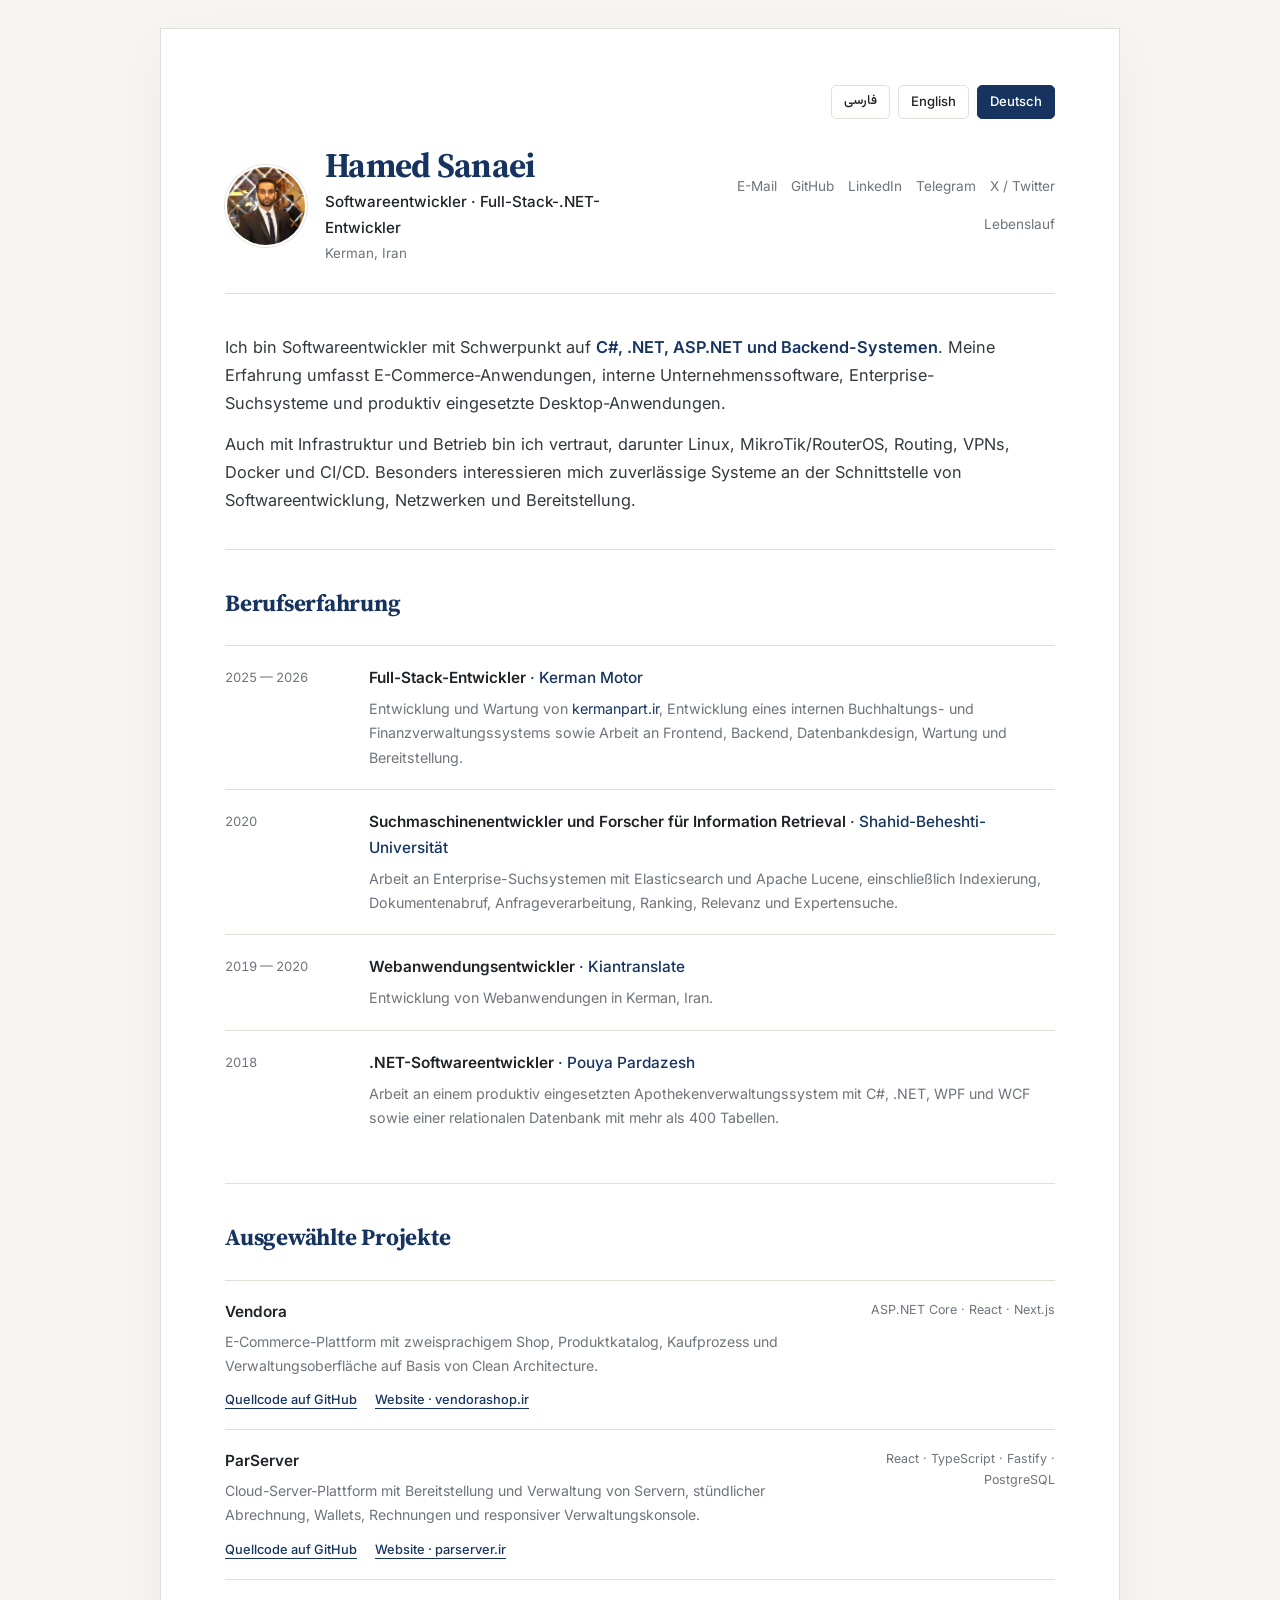
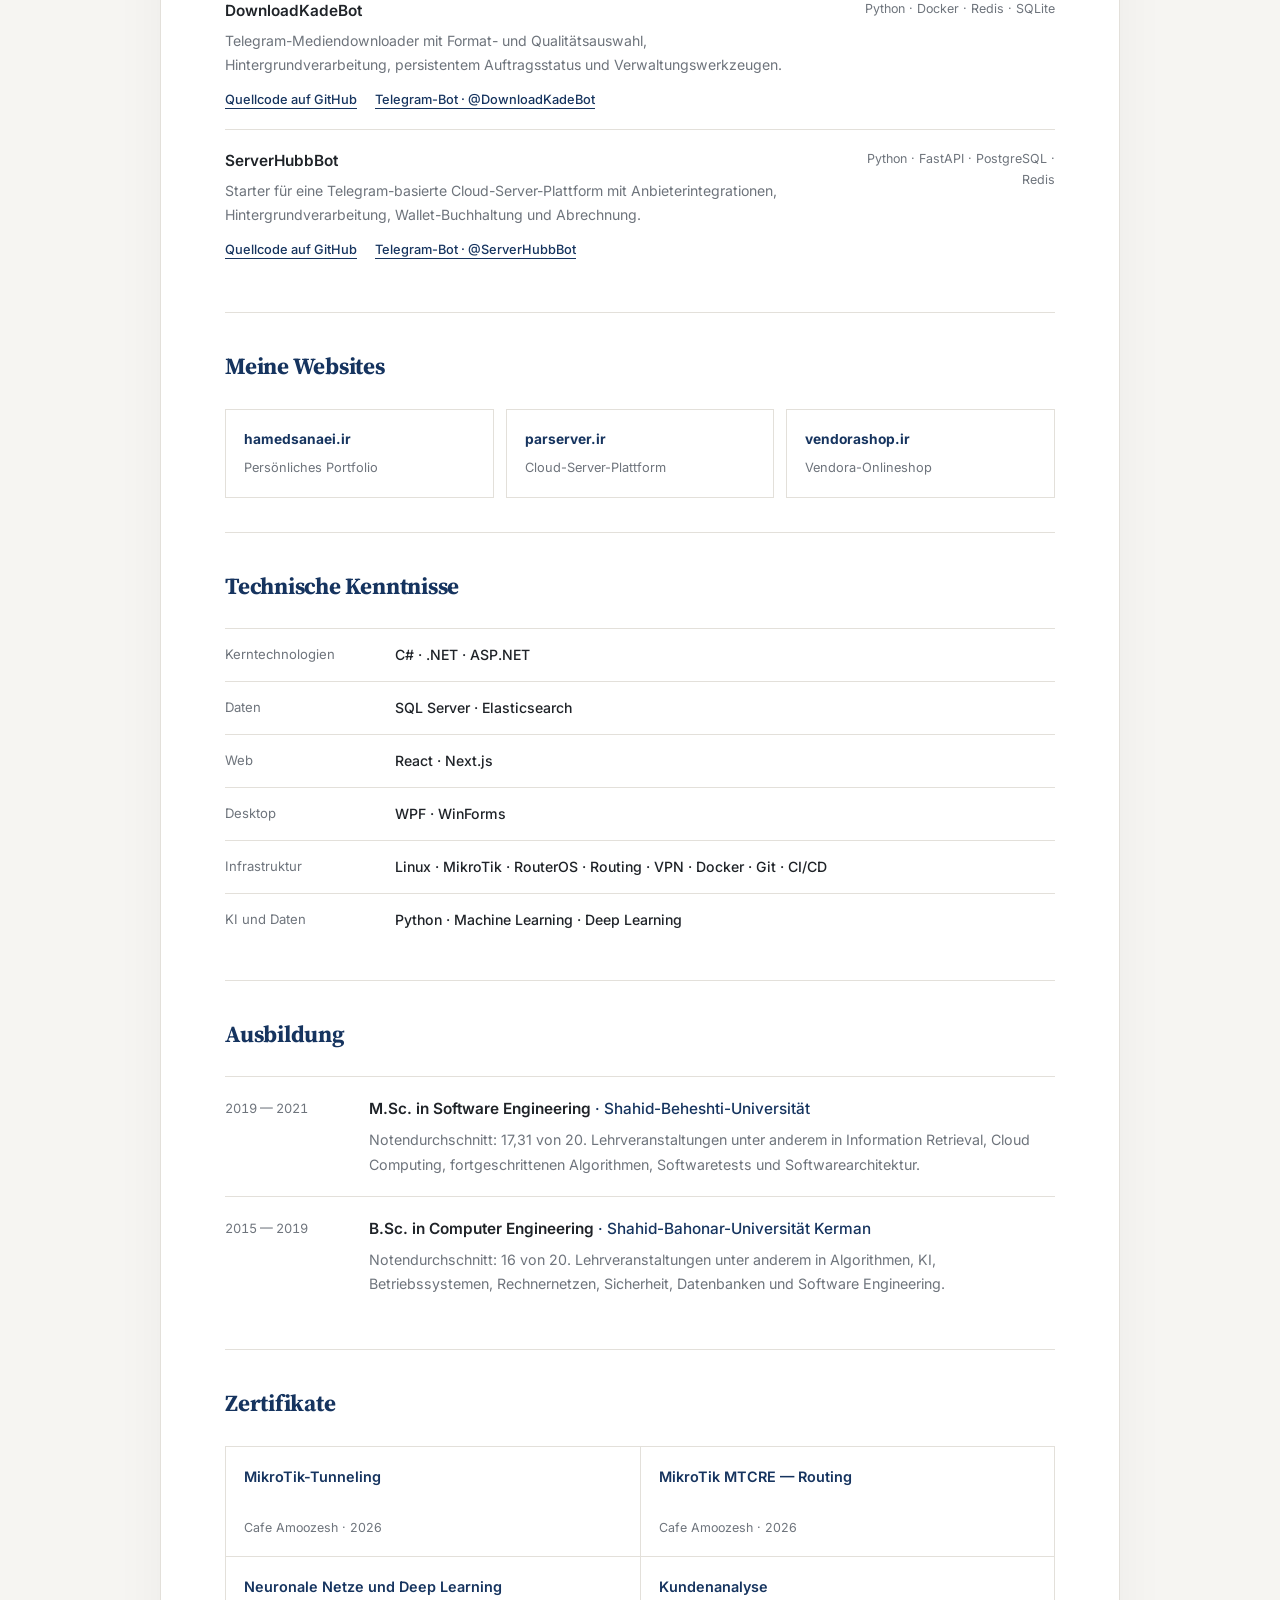
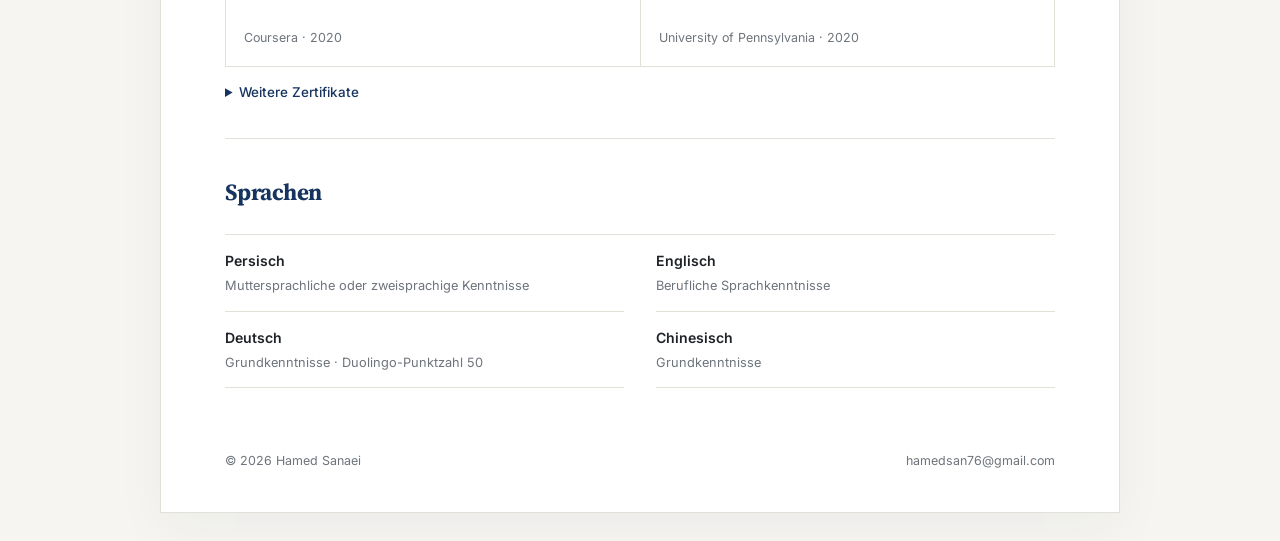
==== de/index.html @ 13e40cdc "feat: showcase live projects and social links in all languages" ====
<!DOCTYPE html>
<html lang="de" dir="ltr">
<head>
  <meta charset="UTF-8">
  <meta name="viewport" content="width=device-width, initial-scale=1.0">
  <title>Hamed Sanaei | Softwareentwickler</title>
  <meta name="description" content="Portfolio von Hamed Sanaei: Softwareentwickler und Full-Stack-.NET-Entwickler mit Erfahrung in Backend-Systemen, Datenbanken, Infrastruktur, Netzwerken und DevOps.">
  <meta name="author" content="Hamed Sanaei">
  <link rel="canonical" href="https://hamedsanaei.ir/de/">
  <link rel="alternate" hreflang="fa" href="https://hamedsanaei.ir/fa/">
  <link rel="alternate" hreflang="en" href="https://hamedsanaei.ir/en/">
  <link rel="alternate" hreflang="de" href="https://hamedsanaei.ir/de/">
  <link rel="alternate" hreflang="x-default" href="https://hamedsanaei.ir/fa/">
  <meta property="og:type" content="website">
  <meta property="og:title" content="Hamed Sanaei | Softwareentwickler">
  <meta property="og:description" content="Portfolio von Hamed Sanaei: Softwareentwickler und Full-Stack-.NET-Entwickler mit Erfahrung in Backend-Systemen, Datenbanken, Infrastruktur, Netzwerken und DevOps.">
  <meta property="og:url" content="https://hamedsanaei.ir/de/">
  <meta property="og:site_name" content="Hamed Sanaei">
  <meta property="og:locale" content="de_DE">
  <meta property="og:locale:alternate" content="fa_IR">
  <meta property="og:locale:alternate" content="en_US">
  <meta property="og:image" content="https://hamedsanaei.ir/assets/portfolio-preview.png">
  <meta property="og:image:secure_url" content="https://hamedsanaei.ir/assets/portfolio-preview.png">
  <meta property="og:image:type" content="image/png">
  <meta property="og:image:width" content="1200">
  <meta property="og:image:height" content="627">
  <meta property="og:image:alt" content="Hamed Sanaei | Softwareentwickler">
  <meta name="twitter:card" content="summary_large_image">
  <meta name="twitter:title" content="Hamed Sanaei | Softwareentwickler">
  <meta name="twitter:description" content="Portfolio von Hamed Sanaei: Softwareentwickler und Full-Stack-.NET-Entwickler mit Erfahrung in Backend-Systemen, Datenbanken, Infrastruktur, Netzwerken und DevOps.">
  <meta name="twitter:image" content="https://hamedsanaei.ir/assets/portfolio-preview.png">
  <meta name="twitter:image:alt" content="Hamed Sanaei | Softwareentwickler">
  <link rel="icon" href="/favicon.svg" type="image/svg+xml">
  <link rel="preconnect" href="https://fonts.googleapis.com">
  <link rel="preconnect" href="https://fonts.gstatic.com" crossorigin>
  <link href="https://fonts.googleapis.com/css2?family=Inter:wght@400;500;600&amp;family=Source+Serif+4:opsz,wght@8..60,600;8..60,700&amp;family=Vazirmatn:wght@400;500;600;700&amp;display=swap" rel="stylesheet">
  <link rel="stylesheet" href="/style.css">
  <script type="application/ld+json">
{
  "@context": "https://schema.org",
  "@type": "Person",
  "@id": "https://hamedsanaei.ir/#person",
  "name": "Hamed Sanaei",
  "alternateName": "حامد ثنائی",
  "url": "https://hamedsanaei.ir/de/",
  "image": "https://hamedsanaei.ir/assets/profile.png",
  "email": "mailto:hamedsan76@gmail.com",
  "jobTitle": "Softwareentwickler und Full-Stack-.NET-Entwickler",
  "sameAs": [
    "https://github.com/HamedSanaei",
    "https://www.linkedin.com/in/hamedsanaei/",
    "https://t.me/Hamed_Sanaei",
    "https://x.com/hamedsan"
  ]
}
  </script>
</head>
<body>
  <a class="skip-link" href="#main-content">Zum Hauptinhalt</a>
  <div class="page">
    <nav class="language-switcher" aria-label="Sprache wählen">
      <a href="/fa/" lang="fa" hreflang="fa">فارسی</a>
      <a href="/en/" lang="en" hreflang="en">English</a>
      <a href="/de/" lang="de" hreflang="de" aria-current="page">Deutsch</a>
    </nav>

    <header class="site-header">
      <div class="identity">
        <img class="avatar" src="/assets/profile.png" alt="Hamed Sanaei">
        <div>
          <h1>Hamed Sanaei</h1>
          <p class="role">Softwareentwickler · Full-Stack-.NET-Entwickler</p>
          <p class="location">Kerman, Iran</p>
        </div>
      </div>

      <nav class="links" aria-label="Kontaktlinks">
        <a href="mailto:hamedsan76@gmail.com">E-Mail</a>
        <a href="https://github.com/HamedSanaei" target="_blank" rel="noopener">GitHub</a>
        <a href="https://www.linkedin.com/in/hamedsanaei/" target="_blank" rel="noopener">LinkedIn</a>
        <a href="https://t.me/Hamed_Sanaei" target="_blank" rel="noopener">Telegram</a>
        <a href="https://x.com/hamedsan" target="_blank" rel="noopener">X / Twitter</a>
        <a href="/assets/Hamed_Sanaei_CV.pdf" target="_blank" rel="noopener">Lebenslauf</a>
      </nav>
    </header>

    <main id="main-content">
      <section class="intro">
        <p>
          Ich bin Softwareentwickler mit Schwerpunkt auf <strong>C#, .NET, ASP.NET und Backend-Systemen</strong>. Meine Erfahrung umfasst E-Commerce-Anwendungen, interne Unternehmenssoftware, Enterprise-Suchsysteme und produktiv eingesetzte Desktop-Anwendungen.
        </p>
        <p>
          Auch mit Infrastruktur und Betrieb bin ich vertraut, darunter Linux, MikroTik/RouterOS, Routing, VPNs, Docker und CI/CD. Besonders interessieren mich zuverlässige Systeme an der Schnittstelle von Softwareentwicklung, Netzwerken und Bereitstellung.
        </p>
      </section>

      <section>
        <h2>Berufserfahrung</h2>

        <div class="timeline">
          <article class="item">
            <div class="when">2025 — 2026</div>
            <div class="content">
              <h3>Full-Stack-Entwickler <span>· Kerman Motor</span></h3>
              <p>
                Entwicklung und Wartung von <a href="https://kermanpart.ir" target="_blank" rel="noopener">kermanpart.ir</a>, Entwicklung eines internen Buchhaltungs- und Finanzverwaltungssystems sowie Arbeit an Frontend, Backend, Datenbankdesign, Wartung und Bereitstellung.
              </p>
            </div>
          </article>

          <article class="item">
            <div class="when">2020</div>
            <div class="content">
              <h3>Suchmaschinenentwickler und Forscher für Information Retrieval <span>· Shahid-Beheshti-Universität</span></h3>
              <p>
                Arbeit an Enterprise-Suchsystemen mit Elasticsearch und Apache Lucene, einschließlich Indexierung, Dokumentenabruf, Anfrageverarbeitung, Ranking, Relevanz und Expertensuche.
              </p>
            </div>
          </article>

          <article class="item">
            <div class="when">2019 — 2020</div>
            <div class="content">
              <h3>Webanwendungsentwickler <span>· Kiantranslate</span></h3>
              <p>Entwicklung von Webanwendungen in Kerman, Iran.</p>
            </div>
          </article>

          <article class="item">
            <div class="when">2018</div>
            <div class="content">
              <h3>.NET-Softwareentwickler <span>· Pouya Pardazesh</span></h3>
              <p>
                Arbeit an einem produktiv eingesetzten Apothekenverwaltungssystem mit C#, .NET, WPF und WCF sowie einer relationalen Datenbank mit mehr als 400 Tabellen.
              </p>
            </div>
          </article>
        </div>
      </section>

      <section id="projects">
        <h2>Ausgewählte Projekte</h2>

        <div class="projects">
<article class="project">
  <div><h3><bdi dir="auto">Vendora</bdi></h3>
    <p>E-Commerce-Plattform mit zweisprachigem Shop, Produktkatalog, Kaufprozess und Verwaltungsoberfläche auf Basis von Clean Architecture.</p>
    <div class="project-links"><a href="https://github.com/HamedSanaei/Vendora" target="_blank" rel="noopener">Quellcode auf GitHub</a><a href="https://vendorashop.ir/" target="_blank" rel="noopener">Website · <bdi dir="ltr">vendorashop.ir</bdi></a></div>
  </div>
  <span dir="ltr">ASP.NET Core · React · Next.js</span>
</article>
<article class="project">
  <div><h3><bdi dir="auto">ParServer</bdi></h3>
    <p>Cloud-Server-Plattform mit Bereitstellung und Verwaltung von Servern, stündlicher Abrechnung, Wallets, Rechnungen und responsiver Verwaltungskonsole.</p>
    <div class="project-links"><a href="https://github.com/HamedSanaei/cloud" target="_blank" rel="noopener">Quellcode auf GitHub</a><a href="https://parserver.ir/" target="_blank" rel="noopener">Website · <bdi dir="ltr">parserver.ir</bdi></a></div>
  </div>
  <span dir="ltr">React · TypeScript · Fastify · PostgreSQL</span>
</article>
<article class="project">
  <div><h3><bdi dir="auto">DownloadKadeBot</bdi></h3>
    <p>Telegram-Mediendownloader mit Format- und Qualitätsauswahl, Hintergrundverarbeitung, persistentem Auftragsstatus und Verwaltungswerkzeugen.</p>
    <div class="project-links"><a href="https://github.com/HamedSanaei/telegram-media-downloader-bot" target="_blank" rel="noopener">Quellcode auf GitHub</a><a href="https://t.me/DownloadKadeBot" target="_blank" rel="noopener">Telegram-Bot · <bdi dir="ltr">@DownloadKadeBot</bdi></a></div>
  </div>
  <span dir="ltr">Python · Docker · Redis · SQLite</span>
</article>
<article class="project">
  <div><h3><bdi dir="auto">ServerHubbBot</bdi></h3>
    <p>Starter für eine Telegram-basierte Cloud-Server-Plattform mit Anbieterintegrationen, Hintergrundverarbeitung, Wallet-Buchhaltung und Abrechnung.</p>
    <div class="project-links"><a href="https://github.com/HamedSanaei/cloud-server-seller-bot" target="_blank" rel="noopener">Quellcode auf GitHub</a><a href="https://t.me/ServerHubbBot" target="_blank" rel="noopener">Telegram-Bot · <bdi dir="ltr">@ServerHubbBot</bdi></a></div>
  </div>
  <span dir="ltr">Python · FastAPI · PostgreSQL · Redis</span>
</article>
</div>
      </section>

      <section>
        <h2>Meine Websites</h2>
        <div class="website-links">
          <a href="https://hamedsanaei.ir/" target="_blank" rel="noopener"><strong dir="ltr">hamedsanaei.ir</strong><span>Persönliches Portfolio</span></a>
          <a href="https://parserver.ir/" target="_blank" rel="noopener"><strong dir="ltr">parserver.ir</strong><span>Cloud-Server-Plattform</span></a>
          <a href="https://vendorashop.ir/" target="_blank" rel="noopener"><strong dir="ltr">vendorashop.ir</strong><span>Vendora-Onlineshop</span></a>
        </div>
      </section>

      <section>
        <h2>Technische Kenntnisse</h2>

        <div class="skills">
          <div><span>Kerntechnologien</span><strong>C# · .NET · ASP.NET</strong></div>
          <div><span>Daten</span><strong>SQL Server · Elasticsearch</strong></div>
          <div><span>Web</span><strong>React · Next.js</strong></div>
          <div><span>Desktop</span><strong>WPF · WinForms</strong></div>
          <div><span>Infrastruktur</span><strong>Linux · MikroTik · RouterOS · Routing · VPN · Docker · Git · CI/CD</strong></div>
          <div><span>KI und Daten</span><strong>Python · Machine Learning · Deep Learning</strong></div>
        </div>
      </section>

      <section>
        <h2>Ausbildung</h2>

        <div class="timeline">
          <article class="item">
            <div class="when">2019 — 2021</div>
            <div class="content">
              <h3>M.Sc. in Software Engineering <span>· Shahid-Beheshti-Universität</span></h3>
              <p>
                Notendurchschnitt: 17,31 von 20. Lehrveranstaltungen unter anderem in Information Retrieval, Cloud Computing, fortgeschrittenen Algorithmen, Softwaretests und Softwarearchitektur.
              </p>
            </div>
          </article>

          <article class="item">
            <div class="when">2015 — 2019</div>
            <div class="content">
              <h3>B.Sc. in Computer Engineering <span>· Shahid-Bahonar-Universität Kerman</span></h3>
              <p>
                Notendurchschnitt: 16 von 20. Lehrveranstaltungen unter anderem in Algorithmen, KI, Betriebssystemen, Rechnernetzen, Sicherheit, Datenbanken und Software Engineering.
              </p>
            </div>
          </article>
        </div>
      </section>

      <section>
        <h2>Zertifikate</h2>

        <div class="certificates">
          <a href="https://cafeamuzesh.com/certificate-2/?cert_hash=2f72addb719e9e5e" target="_blank" rel="noopener">
            <strong>MikroTik-Tunneling</strong><span>Cafe Amoozesh · 2026</span>
          </a>

          <a href="https://cafeamuzesh.com/certificate-2/?cert_hash=9915024197c7286a" target="_blank" rel="noopener">
            <strong>MikroTik MTCRE — Routing</strong><span>Cafe Amoozesh · 2026</span>
          </a>

          <a href="https://www.coursera.org/account/accomplishments/certificate/FVRRJS2N8JKE" target="_blank" rel="noopener">
            <strong>Neuronale Netze und Deep Learning</strong><span>Coursera · 2020</span>
          </a>

          <a href="https://www.coursera.org/account/accomplishments/certificate/TAHZDU7C6SNB" target="_blank" rel="noopener">
            <strong>Kundenanalyse</strong><span>University of Pennsylvania · 2020</span>
          </a>
        </div>

        <details class="more">
          <summary>Weitere Zertifikate</summary>
          <div class="additional">
            <a href="https://www.coursera.org/account/accomplishments/certificate/T6R2JWB8TSVU" target="_blank" rel="noopener">Werkzeugkasten für Data Science — Johns Hopkins</a>
            <a href="https://www.coursera.org/account/accomplishments/certificate/Q3HLKG6UYH5B" target="_blank" rel="noopener">Was ist Data Science? — IBM</a>
            <a href="https://www.sololearn.com/Certificate/CT-PICY7QQN/pdf" target="_blank" rel="noopener">C#-Kurs — SoloLearn</a>
            <a href="https://www.sololearn.com/Certificate/CT-ZP65Q9W9/pdf" target="_blank" rel="noopener">SQL-Grundlagen — SoloLearn</a>
            <a href="https://www.sololearn.com/Certificate/CT-JSWLE2VD/pdf" target="_blank" rel="noopener">JavaScript-Kurs — SoloLearn</a>
          </div>
        </details>
      </section>

      <section>
        <h2>Sprachen</h2>

        <div class="languages">
          <div><strong>Persisch</strong><span>Muttersprachliche oder zweisprachige Kenntnisse</span></div>
          <div><strong>Englisch</strong><span>Berufliche Sprachkenntnisse</span></div>
          <div><strong>Deutsch</strong><span>Grundkenntnisse · Duolingo-Punktzahl 50</span></div>
          <div><strong>Chinesisch</strong><span>Grundkenntnisse</span></div>
        </div>
      </section>
    </main>

    <footer>
      <span>© 2026 Hamed Sanaei</span>
      <a href="mailto:hamedsan76@gmail.com">hamedsan76@gmail.com</a>
    </footer>

  </div>
</body>

</html>
---- style.css ----
:root {
  --bg: #f6f5f2;
  --paper: #ffffff;
  --text: #1f2328;
  --muted: #6e747c;
  --navy: #16345f;
  --accent: #b9792b;
  --line: #e3e0da;
  --serif: "Source Serif 4", Georgia, serif;
  --sans: "Inter", system-ui, sans-serif;
}

* {
  box-sizing: border-box;
}

html {
  scroll-behavior: smooth;
}

body {
  margin: 0;
  background: var(--bg);
  color: var(--text);
  font-family: var(--sans);
  line-height: 1.7;
}

a {
  color: inherit;
}

.page {
  width: min(960px, calc(100% - 32px));
  margin: 28px auto;
  padding: 56px 64px 40px;
  background: var(--paper);
  border: 1px solid var(--line);
  box-shadow: 0 16px 50px rgba(34, 39, 46, .045);
}

.site-header {
  display: flex;
  align-items: center;
  justify-content: space-between;
  gap: 32px;
  padding-bottom: 28px;
  border-bottom: 1px solid var(--line);
}

.identity {
  display: flex;
  align-items: center;
  gap: 18px;
}

.identity > div {
  min-width: 0;
}

.language-switcher {
  display: flex;
  flex-wrap: wrap;
  justify-content: flex-end;
  gap: 8px;
  margin-bottom: 28px;
}

.language-switcher a {
  padding: 4px 12px;
  border: 1px solid var(--line);
  border-radius: 5px;
  font: 500 .82rem var(--sans);
  line-height: 1.8;
  text-decoration: none;
}

.language-switcher a[lang="fa"] {
  font-family: "Vazirmatn", Tahoma, sans-serif;
}

.language-switcher a[aria-current="page"] {
  background: var(--navy);
  border-color: var(--navy);
  color: white;
}

a:focus-visible,
summary:focus-visible {
  outline: 2px solid var(--navy);
  outline-offset: 4px;
}

.skip-link {
  position: absolute;
  inset-inline-start: 16px;
  top: -100px;
  padding: 8px 16px;
  background: white;
  z-index: 1;
}

.skip-link:focus {
  top: 12px;
}

.avatar {
  width: 82px;
  height: 82px;
  flex: 0 0 82px;
  border-radius: 50%;
  object-fit: cover;
  object-position: center top;
  border: 2px solid #fff;
  box-shadow: 0 0 0 1px var(--line);
}

h1,
h2 {
  font-family: var(--serif);
  color: var(--navy);
}

h1 {
  margin: 0;
  font-size: 2.15rem;
  line-height: 1.05;
  letter-spacing: -.02em;
}

.role {
  margin: 6px 0 0;
  color: var(--text);
  font-size: .95rem;
  font-weight: 500;
}

.location {
  margin: 2px 0 0;
  color: var(--muted);
  font-size: .84rem;
}

.links {
  display: flex;
  flex-wrap: wrap;
  justify-content: flex-end;
  gap: 14px;
}

.links a {
  color: var(--muted);
  font-size: .85rem;
  text-decoration: none;
  border-bottom: 1px solid transparent;
}

.links a:hover {
  color: var(--navy);
  border-bottom-color: var(--navy);
}

main {
  padding-top: 8px;
}

section {
  padding: 34px 0;
  border-bottom: 1px solid var(--line);
}

section:last-child {
  border-bottom: 0;
}

.intro {
  padding-top: 32px;
}

.intro p {
  max-width: 790px;
  margin: 0;
  font-size: 1.02rem;
  color: #34393f;
}

.intro p + p {
  margin-top: 14px;
}

.intro strong {
  color: var(--navy);
  font-weight: 600;
}

h2 {
  margin: 0 0 22px;
  font-size: 1.45rem;
  font-weight: 700;
  letter-spacing: -.01em;
}

.timeline {
  border-top: 1px solid var(--line);
}

.item {
  display: grid;
  grid-template-columns: 120px minmax(0, 1fr);
  gap: 24px;
  padding: 19px 0;
  border-bottom: 1px solid var(--line);
}

.item:last-child {
  border-bottom: 0;
}

.when {
  padding-top: 2px;
  color: var(--muted);
  font-size: .8rem;
  font-variant-numeric: tabular-nums;
}

.content h3,
.project h3 {
  margin: 0;
  font-size: .96rem;
  font-weight: 600;
  color: var(--text);
}

.content h3 span {
  color: var(--navy);
  font-weight: 500;
}

.content p {
  margin: 6px 0 0;
  color: var(--muted);
  font-size: .89rem;
}

.content a {
  color: var(--navy);
  text-decoration: none;
}

.projects {
  border-top: 1px solid var(--line);
}

.project {
  display: grid;
  grid-template-columns: minmax(0, 1fr) 220px;
  gap: 24px;
  align-items: start;
  padding: 18px 0;
  border-bottom: 1px solid var(--line);
}

.project:last-child {
  border-bottom: 0;
}

.project h3 a {
  color: var(--navy);
  text-decoration: none;
}

.project h3 a:hover {
  text-decoration: underline;
  text-underline-offset: 3px;
}

.project p {
  margin: 5px 0 0;
  color: var(--muted);
  font-size: .88rem;
}

.project > span {
  color: var(--muted);
  font-size: .78rem;
  text-align: end;
}

.project-links {
  display: flex;
  flex-wrap: wrap;
  gap: 8px 18px;
  margin-top: 12px;
}

.project-links a {
  color: var(--navy);
  font-size: .8rem;
  font-weight: 500;
  text-decoration: underline;
  text-underline-offset: 4px;
  overflow-wrap: anywhere;
}

.project-links a:hover {
  color: var(--accent);
}

.website-links {
  display: grid;
  grid-template-columns: repeat(3, minmax(0, 1fr));
  gap: 12px;
}

.website-links a {
  padding: 18px;
  border: 1px solid var(--line);
  text-decoration: none;
  overflow-wrap: anywhere;
}

.website-links a:hover {
  background: #faf9f6;
  border-color: var(--navy);
}

.website-links strong,
.website-links span {
  display: block;
}

.website-links strong {
  color: var(--navy);
  font-size: .86rem;
}

.website-links span {
  margin-top: 6px;
  color: var(--muted);
  font-size: .8rem;
}

html[dir="rtl"] .website-links strong {
  text-align: right;
}

.skills {
  border-top: 1px solid var(--line);
}

.skills > div {
  display: grid;
  grid-template-columns: 150px minmax(0, 1fr);
  gap: 20px;
  padding: 14px 0;
  border-bottom: 1px solid var(--line);
}

.skills > div:last-child {
  border-bottom: 0;
}

.skills span {
  color: var(--muted);
  font-size: .82rem;
}

.skills strong {
  color: var(--text);
  font-size: .88rem;
  font-weight: 500;
}

.certificates {
  display: grid;
  grid-template-columns: 1fr 1fr;
  border-top: 1px solid var(--line);
  border-left: 1px solid var(--line);
}

.certificates a {
  min-height: 110px;
  padding: 18px;
  display: flex;
  flex-direction: column;
  justify-content: space-between;
  border-right: 1px solid var(--line);
  border-bottom: 1px solid var(--line);
  text-decoration: none;
}

.certificates a:hover {
  background: #faf9f6;
}

.certificates strong {
  color: var(--navy);
  font-size: .9rem;
  font-weight: 600;
}

.certificates span {
  margin-top: 12px;
  color: var(--muted);
  font-size: .78rem;
}

.more {
  margin-top: 14px;
}

.more summary {
  width: fit-content;
  cursor: pointer;
  color: var(--navy);
  font-size: .84rem;
  font-weight: 500;
}

.additional {
  margin-top: 12px;
  display: grid;
  gap: 7px;
}

.additional a {
  color: var(--muted);
  font-size: .84rem;
  text-decoration: none;
}

.additional a:hover {
  color: var(--navy);
}

.languages {
  display: grid;
  grid-template-columns: 1fr 1fr;
  gap: 0 32px;
  border-top: 1px solid var(--line);
}

.languages > div {
  padding: 14px 0;
  border-bottom: 1px solid var(--line);
}

.languages strong {
  display: block;
  color: var(--text);
  font-size: .88rem;
  font-weight: 600;
}

.languages span {
  display: block;
  margin-top: 2px;
  color: var(--muted);
  font-size: .8rem;
}

footer {
  padding-top: 28px;
  display: flex;
  justify-content: space-between;
  gap: 20px;
  color: var(--muted);
  font-size: .78rem;
}

footer a {
  color: var(--muted);
  text-decoration: none;
}

footer a:hover {
  color: var(--navy);
}

html[dir="rtl"] {
  --sans: "Vazirmatn", Tahoma, system-ui, sans-serif;
  --serif: "Vazirmatn", Tahoma, system-ui, sans-serif;
}

html[dir="rtl"] h1 {
  line-height: 1.5;
  letter-spacing: normal;
}

html[dir="rtl"] h2 {
  letter-spacing: normal;
}

.when {
  text-align: start;
  unicode-bidi: isolate;
}

html[dir="rtl"] .when {
  text-align: right;
}

.content,
.project > div,
.skills strong {
  overflow-wrap: anywhere;
}

.skills strong[dir="ltr"] {
  text-align: right;
}

@media (max-width: 720px) {
  .page {
    width: min(100% - 20px, 960px);
    margin: 10px auto;
    padding: 34px 22px 28px;
  }

  .site-header {
    align-items: flex-start;
    flex-direction: column;
  }

  .links {
    justify-content: flex-start;
  }

  .avatar {
    width: 70px;
    height: 70px;
    flex-basis: 70px;
  }

  h1 {
    font-size: 1.8rem;
  }

  .item,
  .project,
  .skills > div {
    grid-template-columns: 1fr;
    gap: 7px;
  }

  .project > span {
    text-align: start;
  }

  html[dir="rtl"] .project > span {
    text-align: right;
  }

  .certificates,
  .languages,
  .website-links {
    grid-template-columns: 1fr;
  }

  footer {
    flex-direction: column;
  }
}
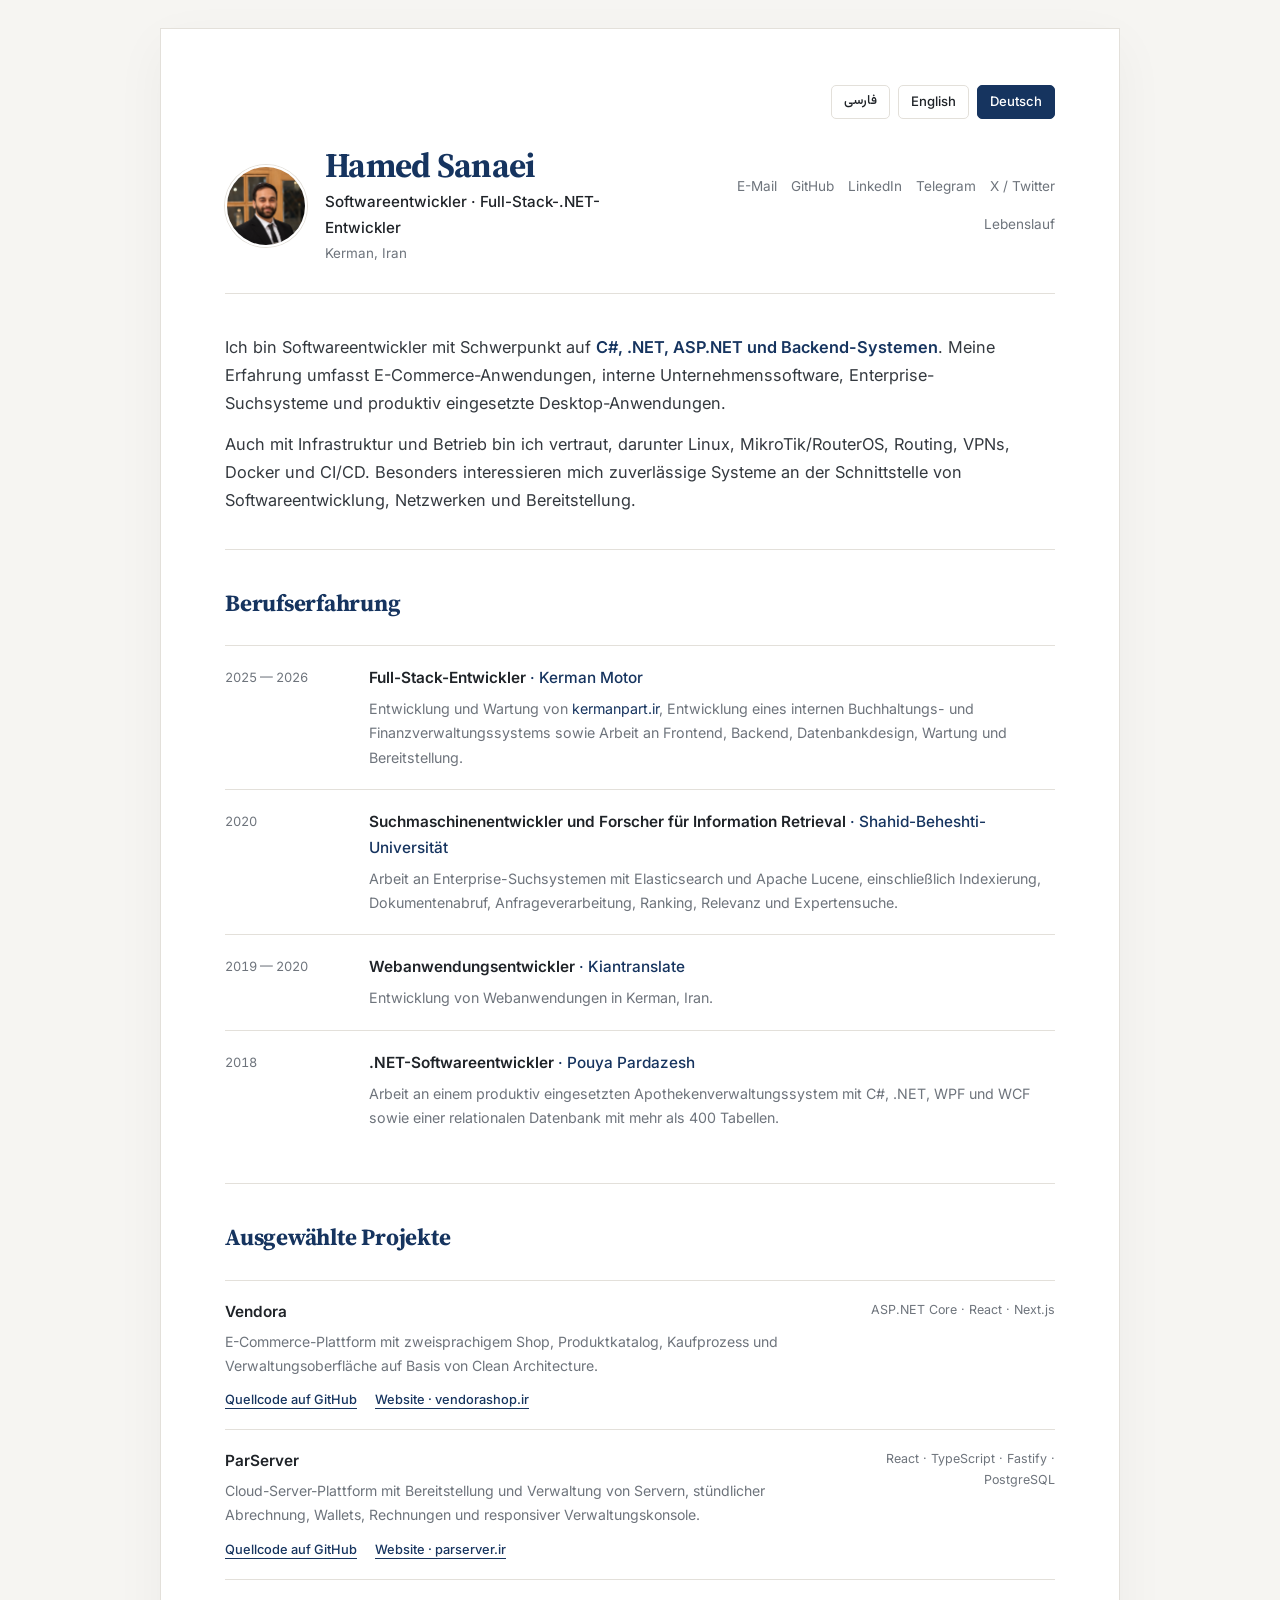
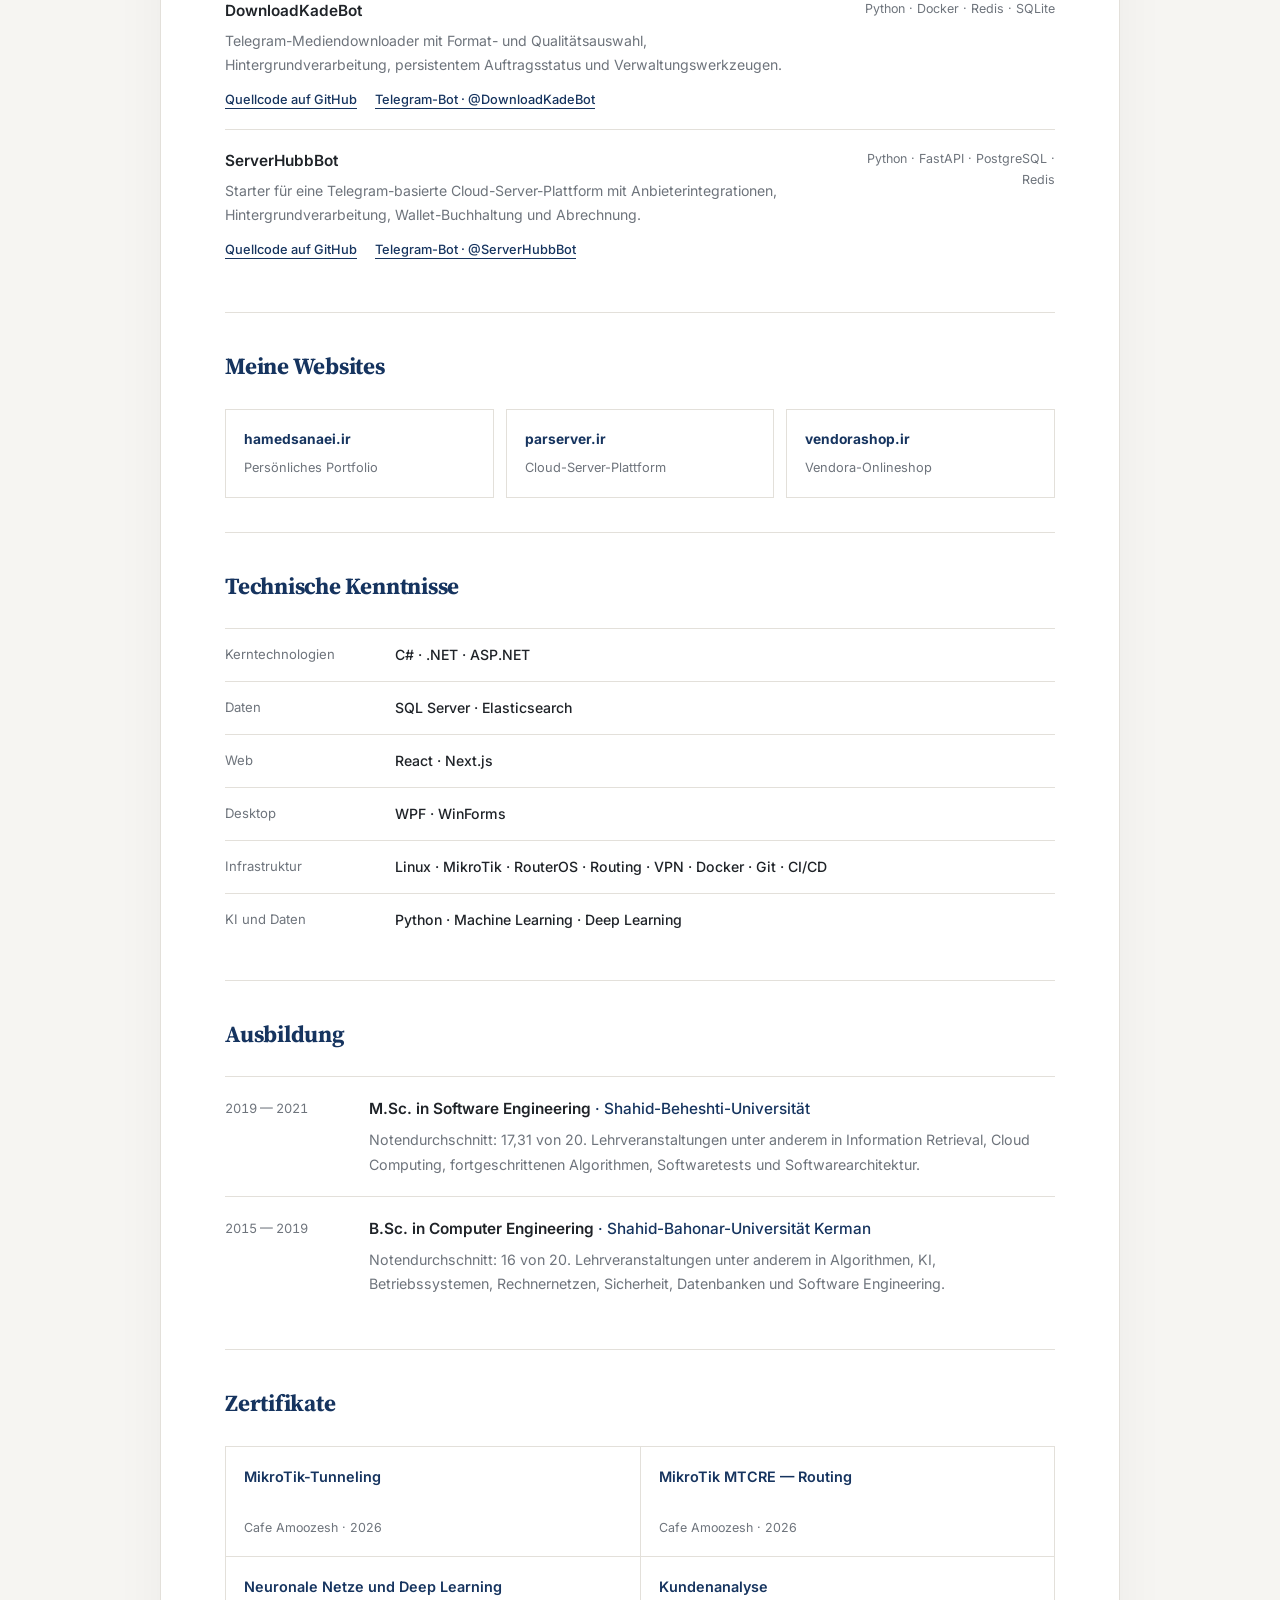
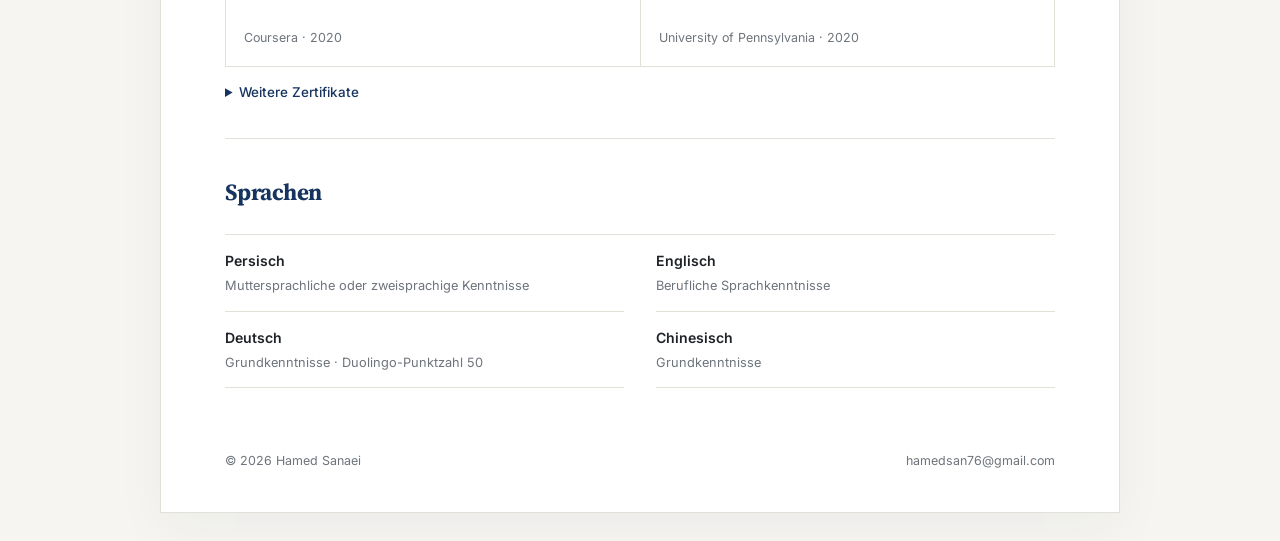
==== commit b90e7e27: "Update portfolio profile portrait" ====
--- a/de/index.html
+++ b/de/index.html
@@ -34,7 +34,7 @@
   <link rel="preconnect" href="https://fonts.googleapis.com">
   <link rel="preconnect" href="https://fonts.gstatic.com" crossorigin>
   <link href="https://fonts.googleapis.com/css2?family=Inter:wght@400;500;600&amp;family=Source+Serif+4:opsz,wght@8..60,600;8..60,700&amp;family=Vazirmatn:wght@400;500;600;700&amp;display=swap" rel="stylesheet">
-  <link rel="stylesheet" href="/style.css">
+  <link rel="stylesheet" href="/style.css?v=4e91ba53b21a">
   <script type="application/ld+json">
 {
   "@context": "https://schema.org",
@@ -43,7 +43,7 @@
   "name": "Hamed Sanaei",
   "alternateName": "حامد ثنائی",
   "url": "https://hamedsanaei.ir/de/",
-  "image": "https://hamedsanaei.ir/assets/profile.png",
+  "image": "https://hamedsanaei.ir/assets/profile.png?v=72df5ecbb1c7",
   "email": "mailto:hamedsan76@gmail.com",
   "jobTitle": "Softwareentwickler und Full-Stack-.NET-Entwickler",
   "sameAs": [
@@ -66,7 +66,7 @@
 
     <header class="site-header">
       <div class="identity">
-        <img class="avatar" src="/assets/profile.png" alt="Hamed Sanaei">
+        <img class="avatar" src="/assets/profile.png?v=72df5ecbb1c7" alt="Hamed Sanaei">
         <div>
           <h1>Hamed Sanaei</h1>
           <p class="role">Softwareentwickler · Full-Stack-.NET-Entwickler</p>
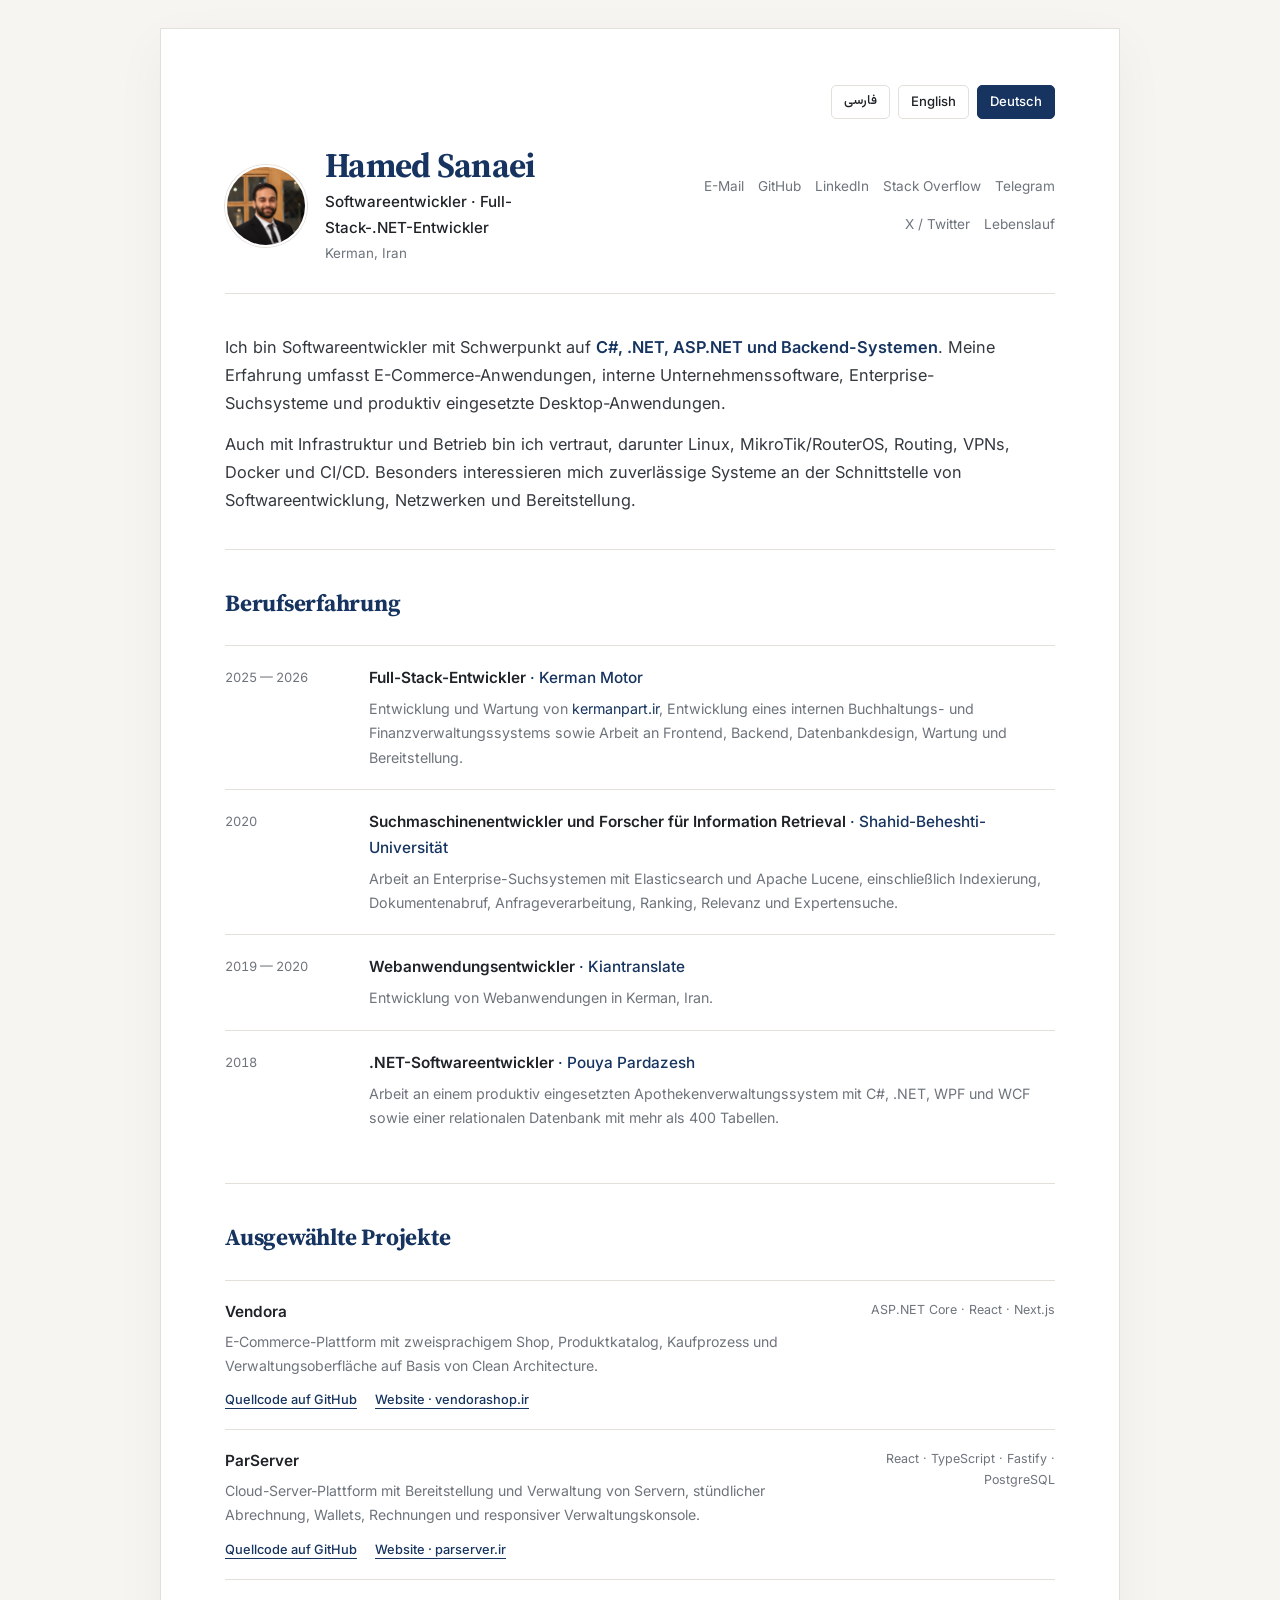
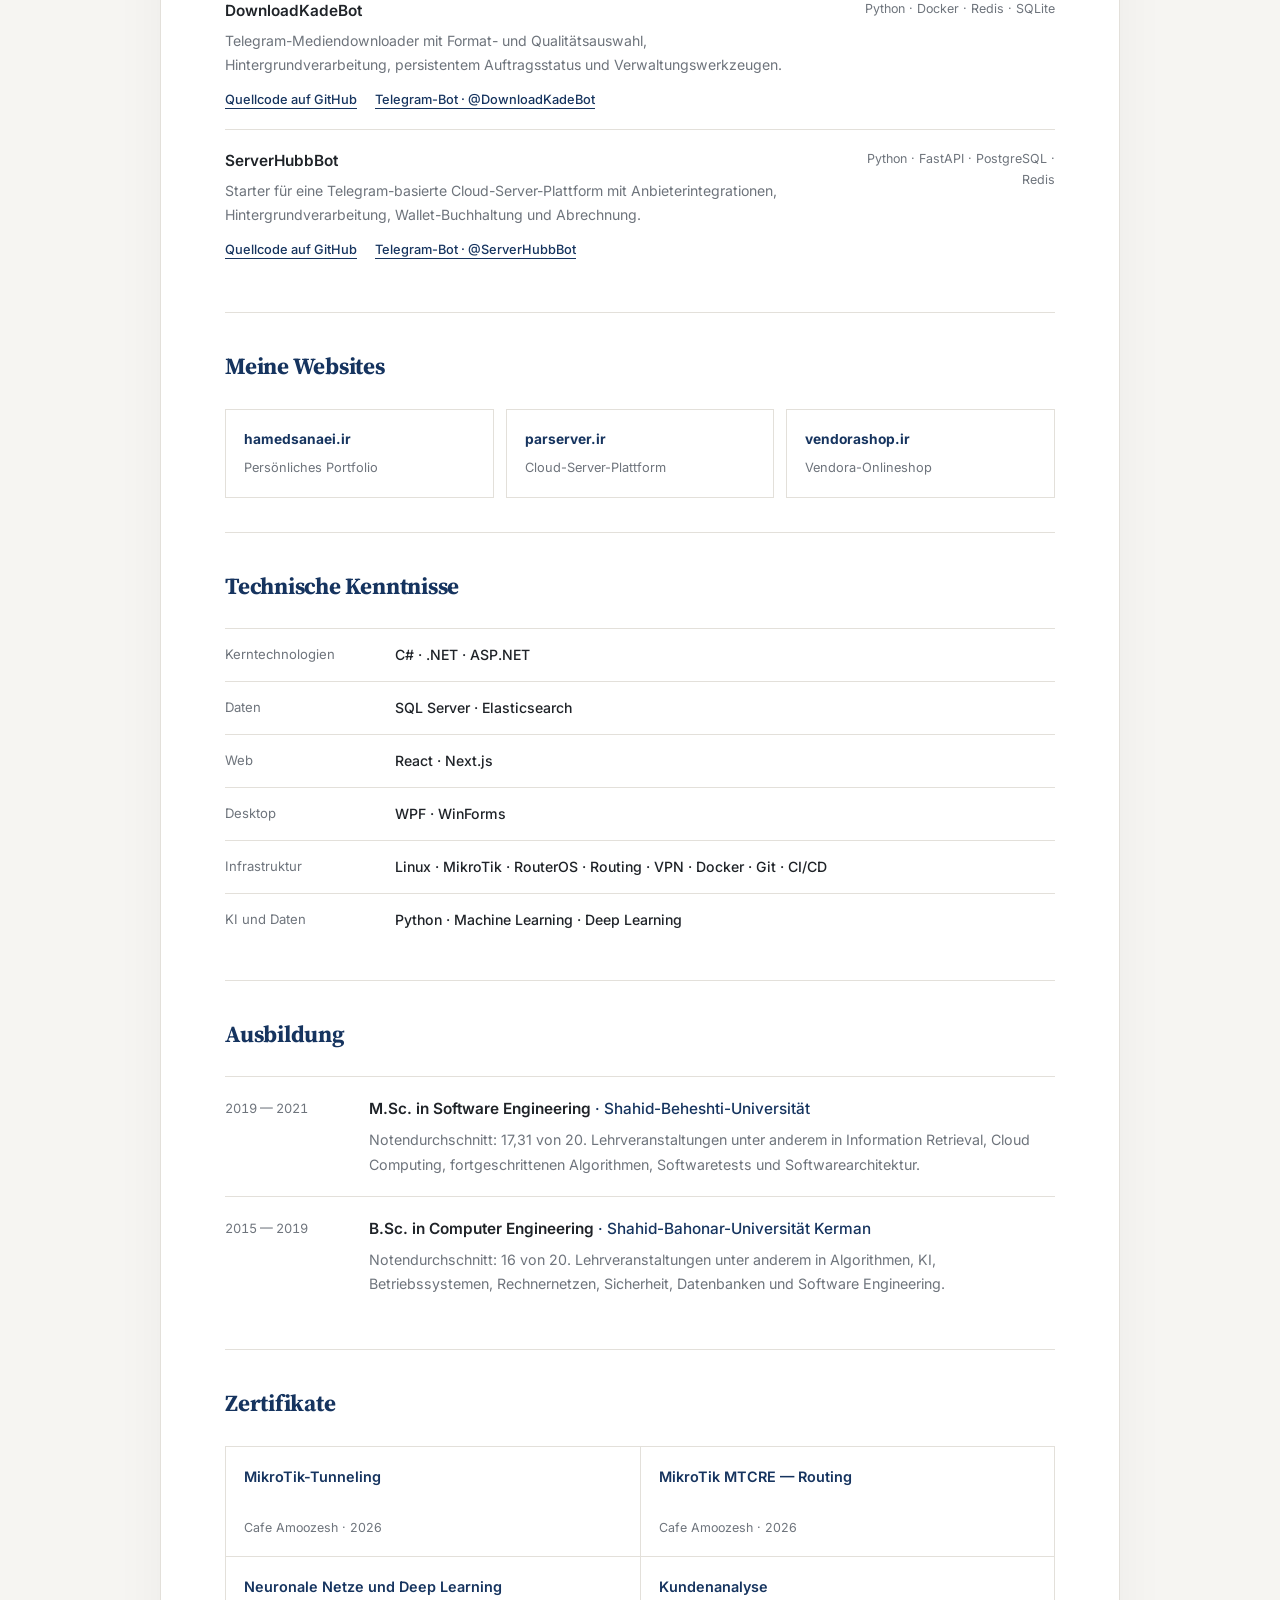
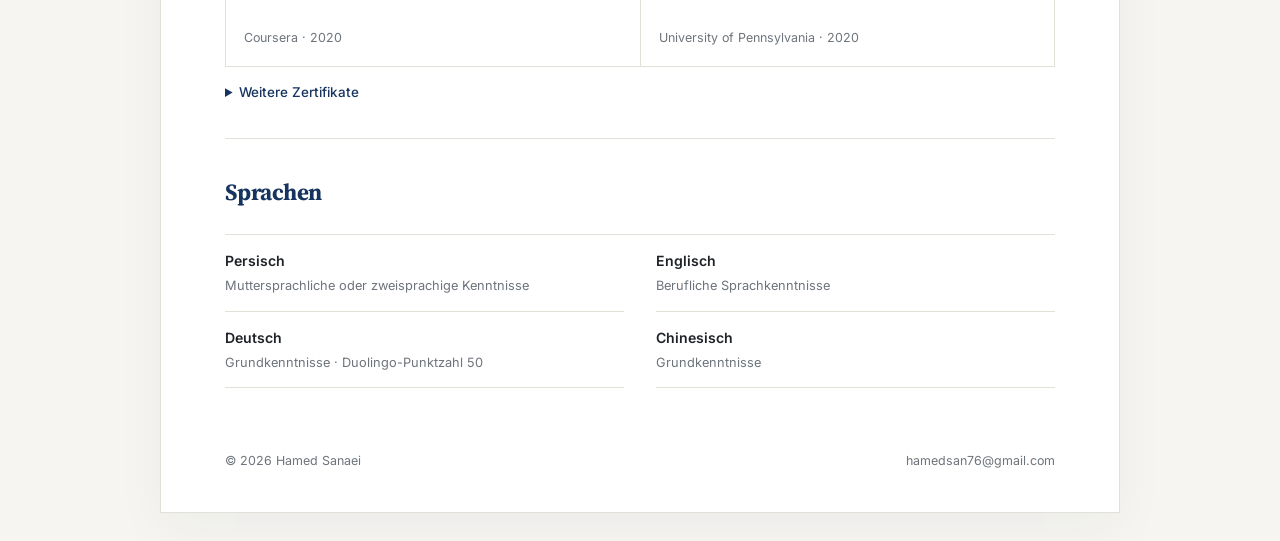
==== commit 98e27836: "Update portfolio favicon and search metadata" ====
--- a/de/index.html
+++ b/de/index.html
@@ -4,7 +4,7 @@
   <meta charset="UTF-8">
   <meta name="viewport" content="width=device-width, initial-scale=1.0">
   <title>Hamed Sanaei | Softwareentwickler</title>
-  <meta name="description" content="Portfolio von Hamed Sanaei: Softwareentwickler und Full-Stack-.NET-Entwickler mit Erfahrung in Backend-Systemen, Datenbanken, Infrastruktur, Netzwerken und DevOps.">
+  <meta name="description" content="Hamed Sanaei, Softwareentwickler mit Schwerpunkt Full-Stack-.NET. Projekte, Berufserfahrung und Kontakt.">
   <meta name="author" content="Hamed Sanaei">
   <link rel="canonical" href="https://hamedsanaei.ir/de/">
   <link rel="alternate" hreflang="fa" href="https://hamedsanaei.ir/fa/">
@@ -13,7 +13,7 @@
   <link rel="alternate" hreflang="x-default" href="https://hamedsanaei.ir/fa/">
   <meta property="og:type" content="website">
   <meta property="og:title" content="Hamed Sanaei | Softwareentwickler">
-  <meta property="og:description" content="Portfolio von Hamed Sanaei: Softwareentwickler und Full-Stack-.NET-Entwickler mit Erfahrung in Backend-Systemen, Datenbanken, Infrastruktur, Netzwerken und DevOps.">
+  <meta property="og:description" content="Hamed Sanaei, Softwareentwickler mit Schwerpunkt Full-Stack-.NET. Projekte, Berufserfahrung und Kontakt.">
   <meta property="og:url" content="https://hamedsanaei.ir/de/">
   <meta property="og:site_name" content="Hamed Sanaei">
   <meta property="og:locale" content="de_DE">
@@ -27,10 +27,10 @@
   <meta property="og:image:alt" content="Hamed Sanaei | Softwareentwickler">
   <meta name="twitter:card" content="summary_large_image">
   <meta name="twitter:title" content="Hamed Sanaei | Softwareentwickler">
-  <meta name="twitter:description" content="Portfolio von Hamed Sanaei: Softwareentwickler und Full-Stack-.NET-Entwickler mit Erfahrung in Backend-Systemen, Datenbanken, Infrastruktur, Netzwerken und DevOps.">
+  <meta name="twitter:description" content="Hamed Sanaei, Softwareentwickler mit Schwerpunkt Full-Stack-.NET. Projekte, Berufserfahrung und Kontakt.">
   <meta name="twitter:image" content="https://hamedsanaei.ir/assets/portfolio-preview.png">
   <meta name="twitter:image:alt" content="Hamed Sanaei | Softwareentwickler">
-  <link rel="icon" href="/favicon.svg" type="image/svg+xml">
+  <link rel="icon" href="/favicon.png" type="image/png" sizes="96x96">
   <link rel="preconnect" href="https://fonts.googleapis.com">
   <link rel="preconnect" href="https://fonts.gstatic.com" crossorigin>
   <link href="https://fonts.googleapis.com/css2?family=Inter:wght@400;500;600&amp;family=Source+Serif+4:opsz,wght@8..60,600;8..60,700&amp;family=Vazirmatn:wght@400;500;600;700&amp;display=swap" rel="stylesheet">
@@ -38,20 +38,25 @@
   <script type="application/ld+json">
 {
   "@context": "https://schema.org",
-  "@type": "Person",
-  "@id": "https://hamedsanaei.ir/#person",
-  "name": "Hamed Sanaei",
-  "alternateName": "حامد ثنائی",
+  "@type": "ProfilePage",
   "url": "https://hamedsanaei.ir/de/",
-  "image": "https://hamedsanaei.ir/assets/profile.png?v=72df5ecbb1c7",
-  "email": "mailto:hamedsan76@gmail.com",
-  "jobTitle": "Softwareentwickler und Full-Stack-.NET-Entwickler",
-  "sameAs": [
-    "https://github.com/HamedSanaei",
-    "https://www.linkedin.com/in/hamedsanaei/",
-    "https://t.me/Hamed_Sanaei",
-    "https://x.com/hamedsan"
-  ]
+  "mainEntity": {
+    "@type": "Person",
+    "@id": "https://hamedsanaei.ir/#person",
+    "name": "Hamed Sanaei",
+    "alternateName": "حامد ثنائی",
+    "url": "https://hamedsanaei.ir/de/",
+    "image": "https://hamedsanaei.ir/assets/profile.png?v=72df5ecbb1c7",
+    "email": "mailto:hamedsan76@gmail.com",
+    "jobTitle": "Softwareentwickler und Full-Stack-.NET-Entwickler",
+    "sameAs": [
+      "https://github.com/HamedSanaei",
+      "https://www.linkedin.com/in/hamedsanaei/",
+      "https://stackoverflow.com/users/10190605/hamed-sanaei",
+      "https://t.me/Hamed_Sanaei",
+      "https://x.com/hamedsan"
+    ]
+  }
 }
   </script>
 </head>
@@ -76,8 +81,9 @@
 
       <nav class="links" aria-label="Kontaktlinks">
         <a href="mailto:hamedsan76@gmail.com">E-Mail</a>
-        <a href="https://github.com/HamedSanaei" target="_blank" rel="noopener">GitHub</a>
-        <a href="https://www.linkedin.com/in/hamedsanaei/" target="_blank" rel="noopener">LinkedIn</a>
+        <a href="https://github.com/HamedSanaei" target="_blank" rel="me noopener">GitHub</a>
+        <a href="https://www.linkedin.com/in/hamedsanaei/" target="_blank" rel="me noopener">LinkedIn</a>
+        <a href="https://stackoverflow.com/users/10190605/hamed-sanaei" target="_blank" rel="me noopener">Stack Overflow</a>
         <a href="https://t.me/Hamed_Sanaei" target="_blank" rel="noopener">Telegram</a>
         <a href="https://x.com/hamedsan" target="_blank" rel="noopener">X / Twitter</a>
         <a href="/assets/Hamed_Sanaei_CV.pdf" target="_blank" rel="noopener">Lebenslauf</a>
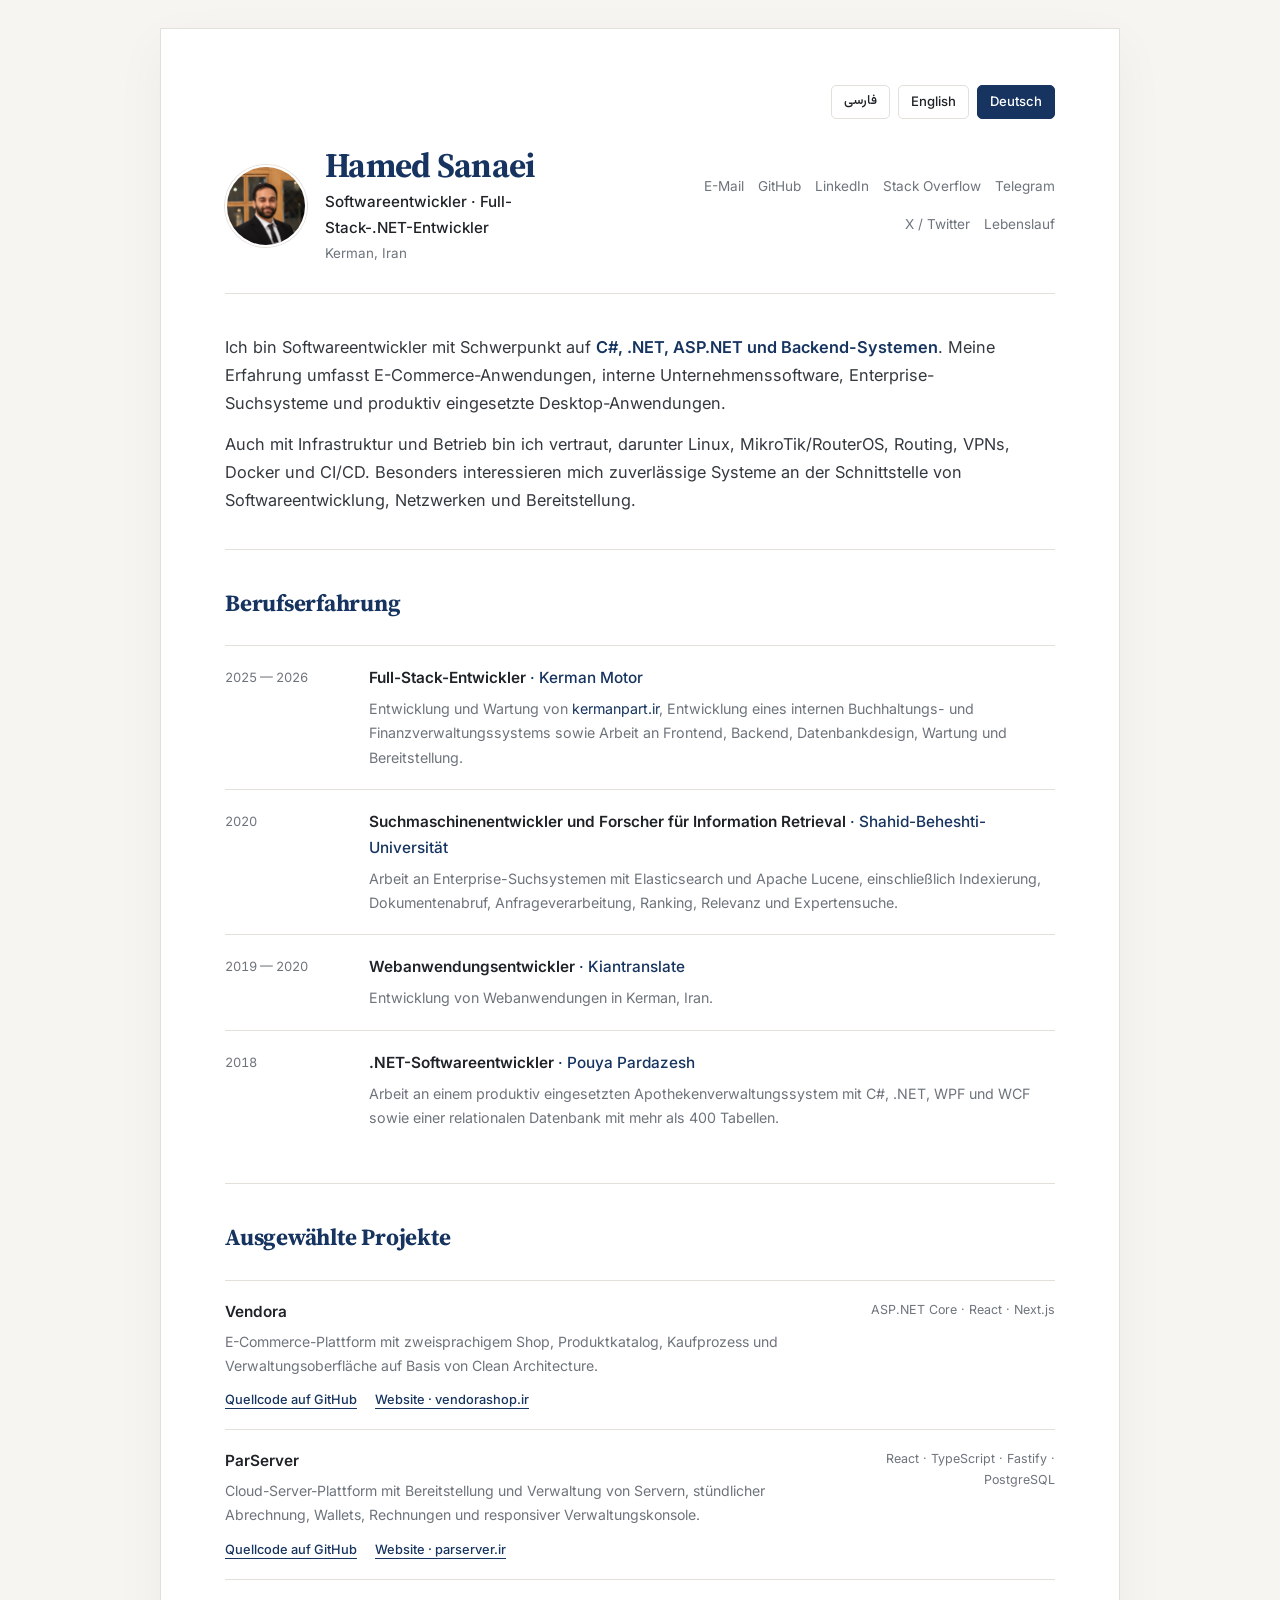
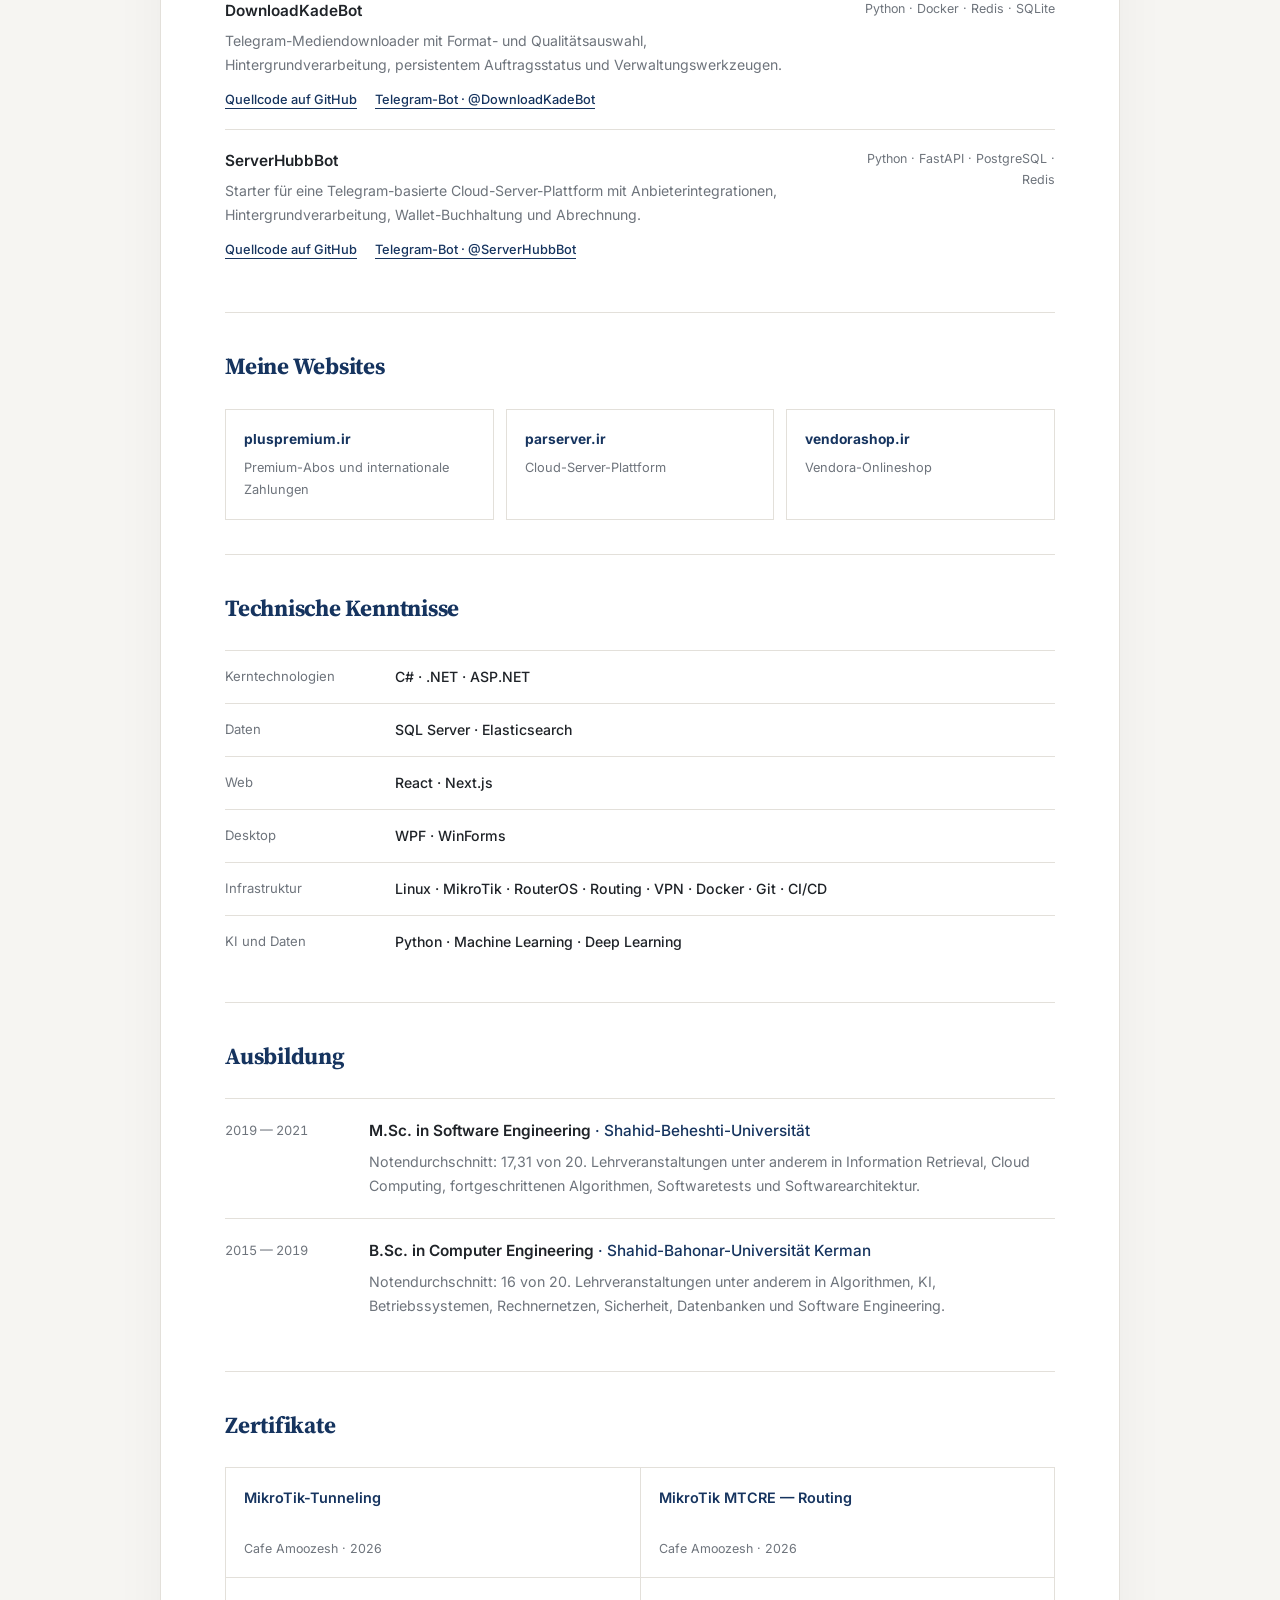
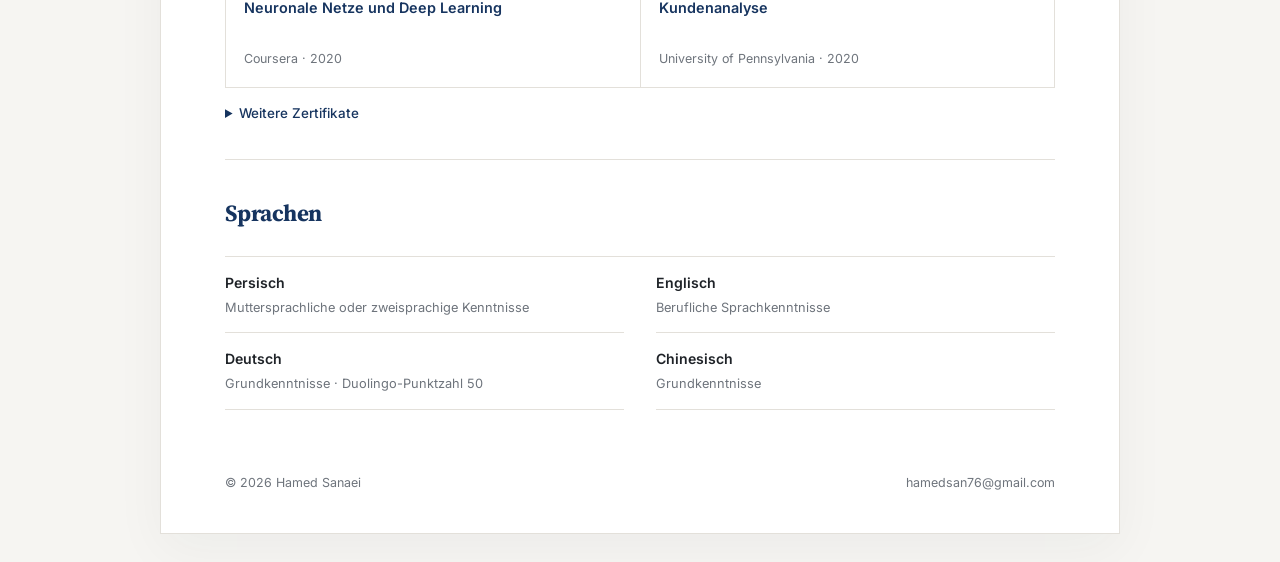
==== commit 15f0607b: "Feature Plus Premium in portfolio websites" ====
--- a/de/index.html
+++ b/de/index.html
@@ -182,7 +182,7 @@
       <section>
         <h2>Meine Websites</h2>
         <div class="website-links">
-          <a href="https://hamedsanaei.ir/" target="_blank" rel="noopener"><strong dir="ltr">hamedsanaei.ir</strong><span>Persönliches Portfolio</span></a>
+          <a href="https://pluspremium.ir/" target="_blank" rel="noopener"><strong dir="ltr">pluspremium.ir</strong><span>Premium-Abos und internationale Zahlungen</span></a>
           <a href="https://parserver.ir/" target="_blank" rel="noopener"><strong dir="ltr">parserver.ir</strong><span>Cloud-Server-Plattform</span></a>
           <a href="https://vendorashop.ir/" target="_blank" rel="noopener"><strong dir="ltr">vendorashop.ir</strong><span>Vendora-Onlineshop</span></a>
         </div>
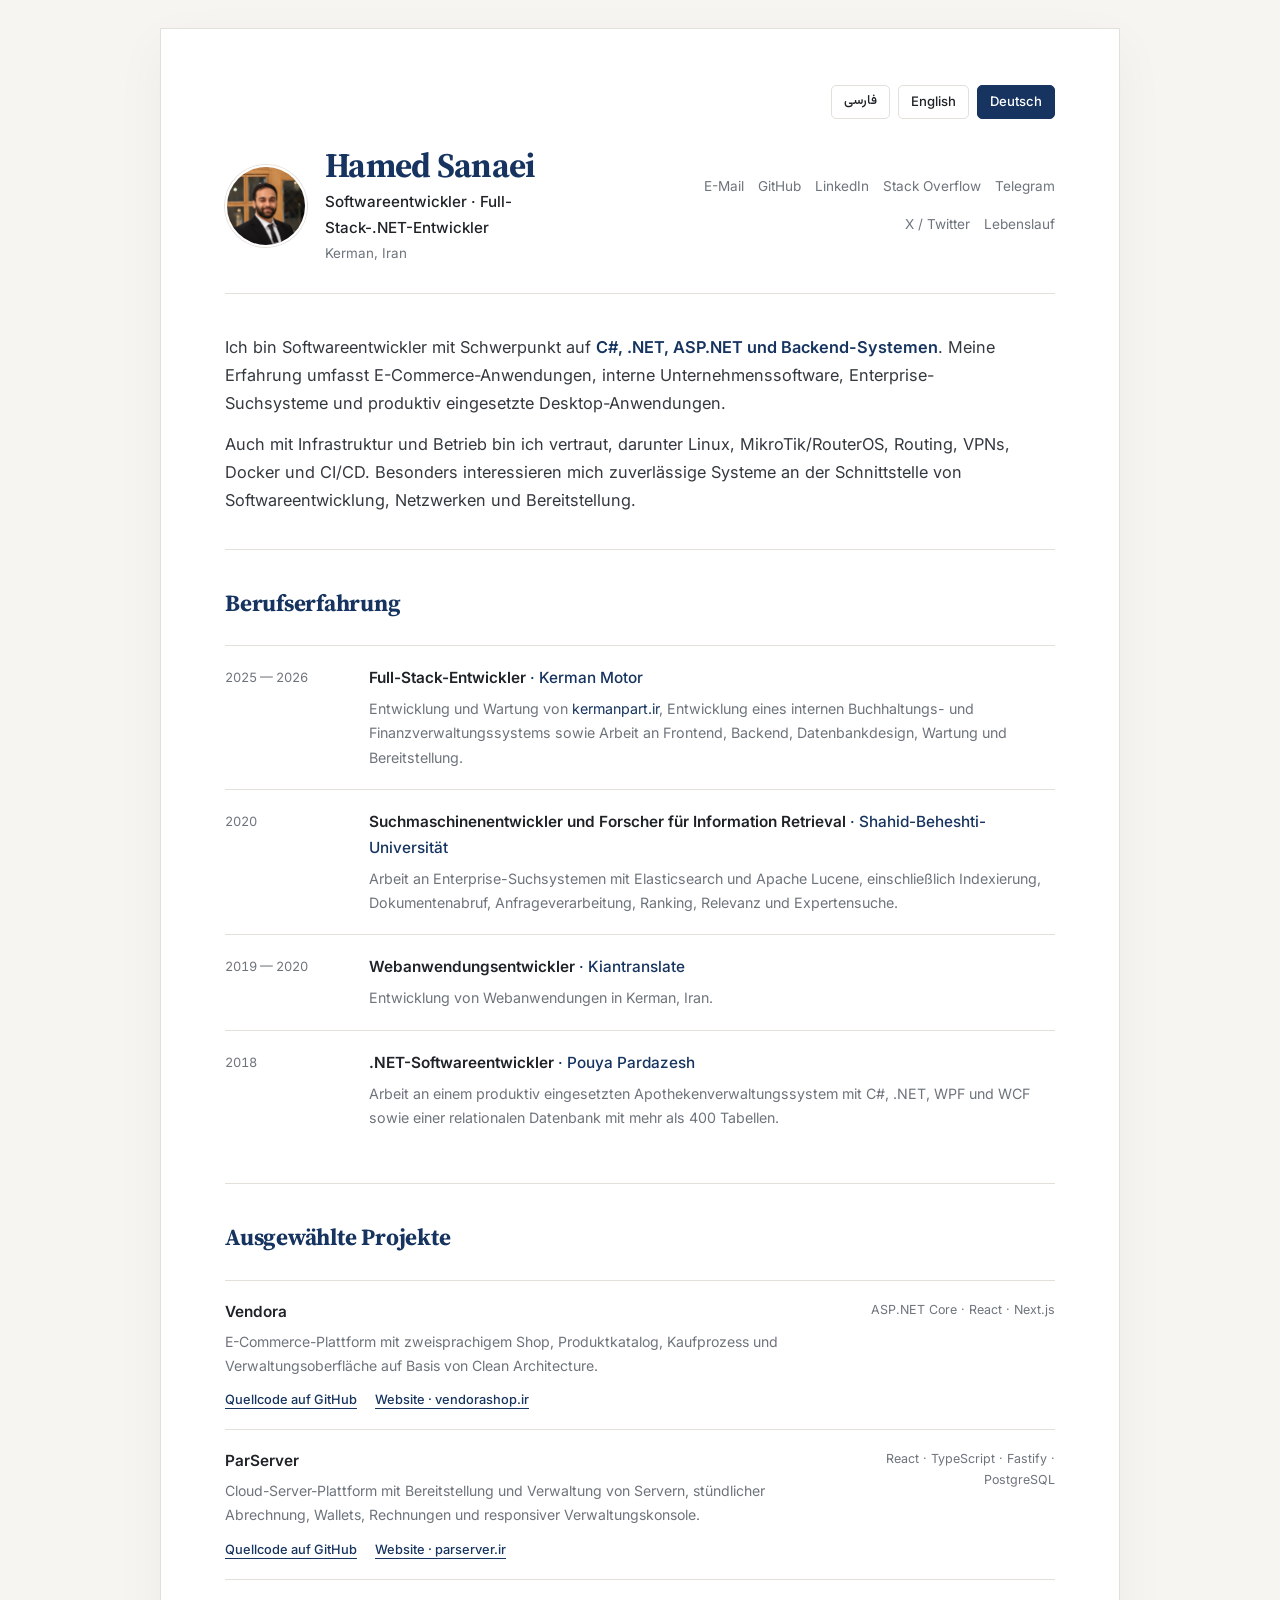
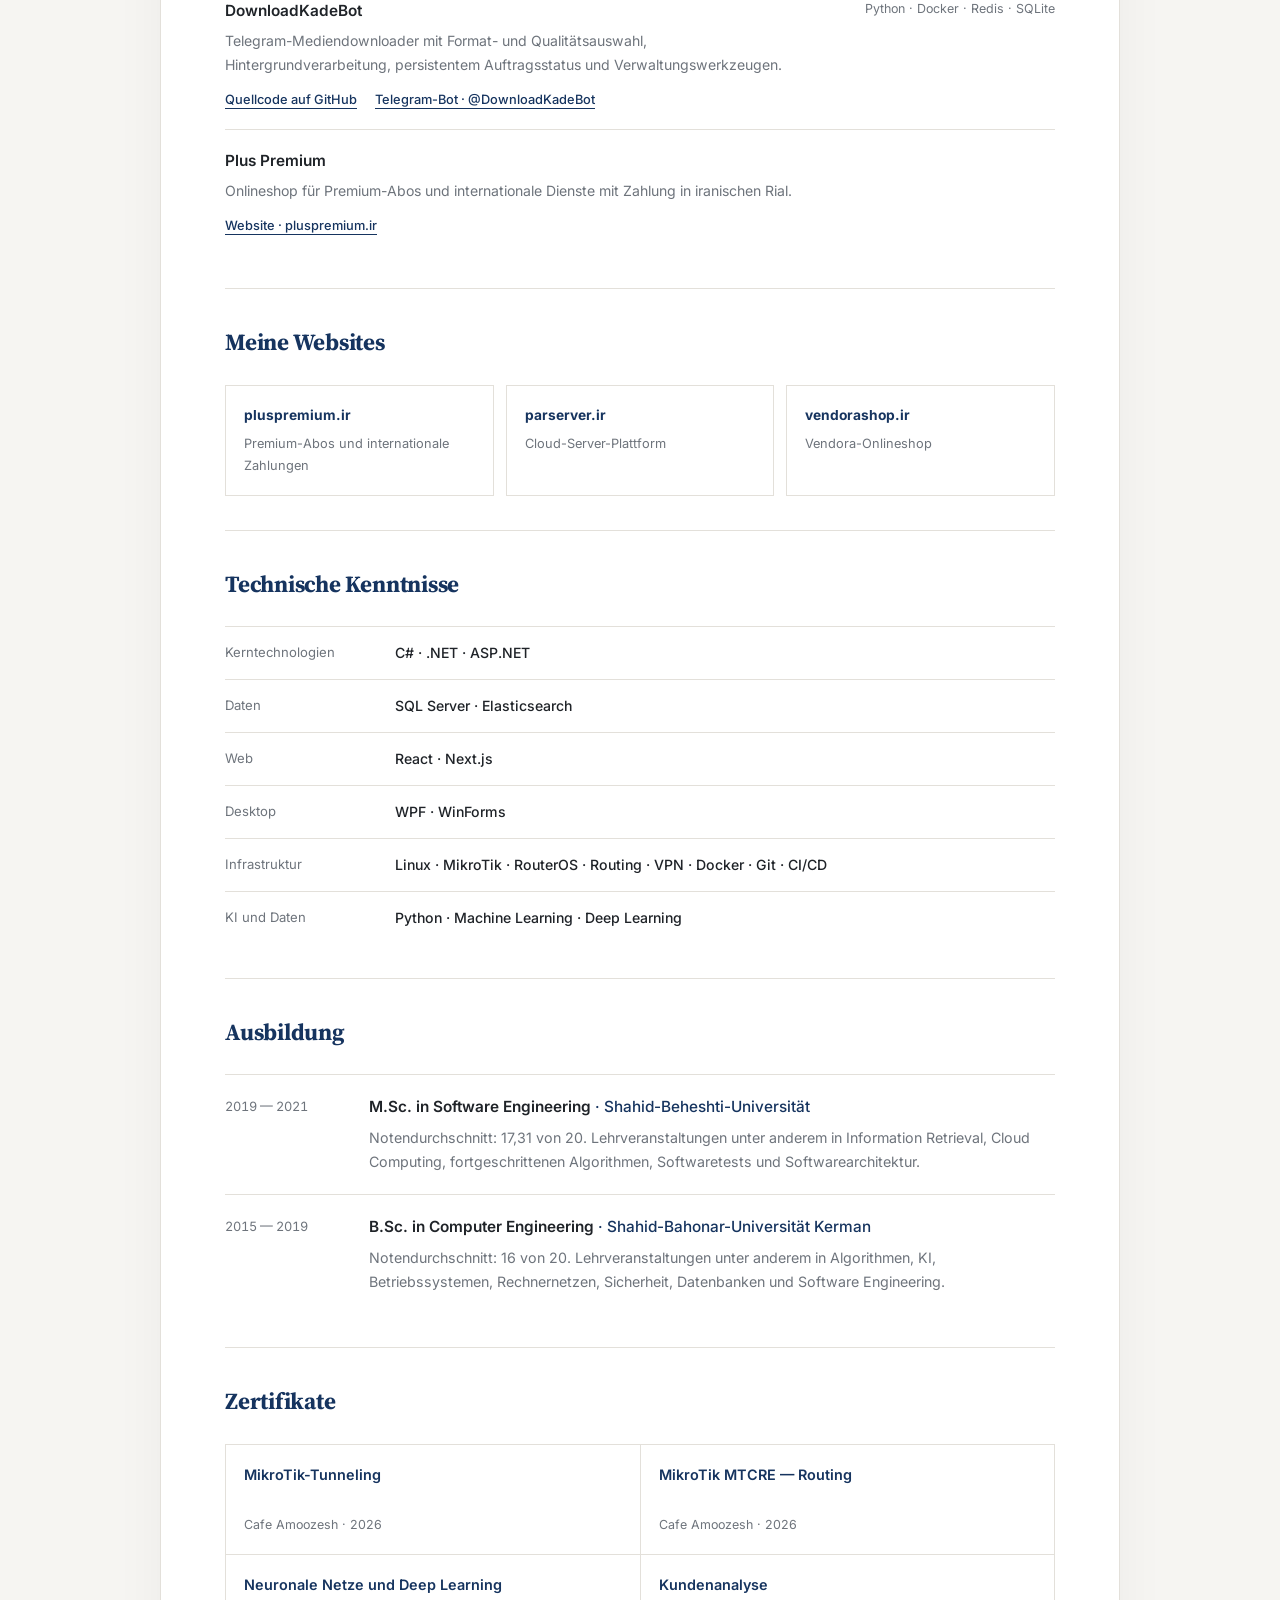
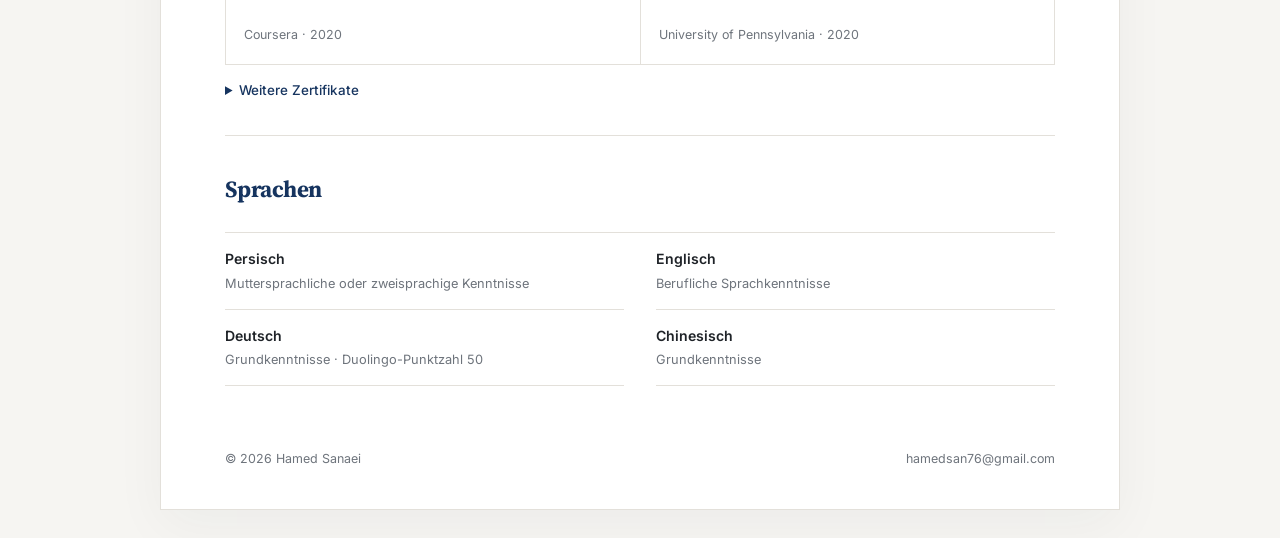
==== commit 27370fdb: "Feature Plus Premium instead of ServerHubbBot" ====
--- a/de/index.html
+++ b/de/index.html
@@ -170,11 +170,10 @@
   <span dir="ltr">Python · Docker · Redis · SQLite</span>
 </article>
 <article class="project">
-  <div><h3><bdi dir="auto">ServerHubbBot</bdi></h3>
-    <p>Starter für eine Telegram-basierte Cloud-Server-Plattform mit Anbieterintegrationen, Hintergrundverarbeitung, Wallet-Buchhaltung und Abrechnung.</p>
-    <div class="project-links"><a href="https://github.com/HamedSanaei/cloud-server-seller-bot" target="_blank" rel="noopener">Quellcode auf GitHub</a><a href="https://t.me/ServerHubbBot" target="_blank" rel="noopener">Telegram-Bot · <bdi dir="ltr">@ServerHubbBot</bdi></a></div>
-  </div>
-  <span dir="ltr">Python · FastAPI · PostgreSQL · Redis</span>
+  <div><h3><bdi dir="auto">Plus Premium</bdi></h3>
+    <p>Onlineshop für Premium-Abos und internationale Dienste mit Zahlung in iranischen Rial.</p>
+    <div class="project-links"><a href="https://pluspremium.ir/" target="_blank" rel="noopener">Website · <bdi dir="ltr">pluspremium.ir</bdi></a></div>
+  </div>
 </article>
 </div>
       </section>
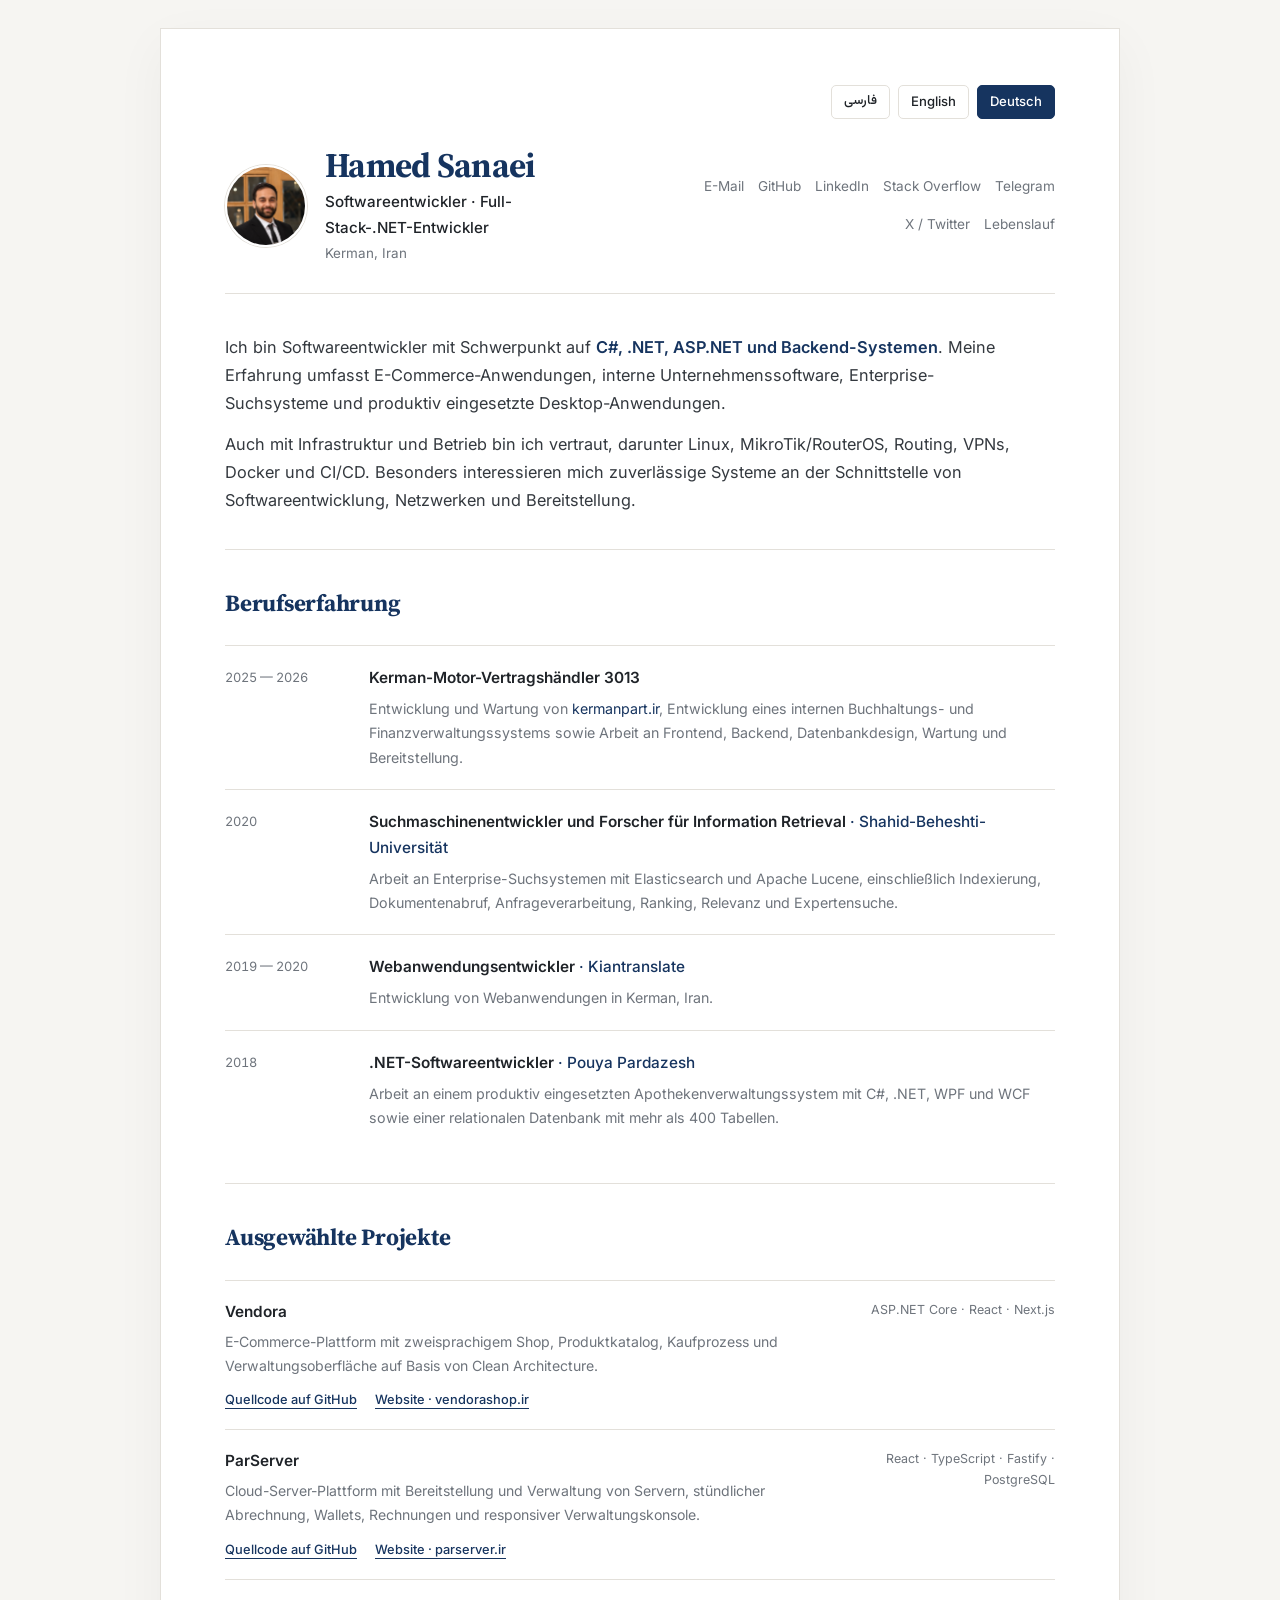
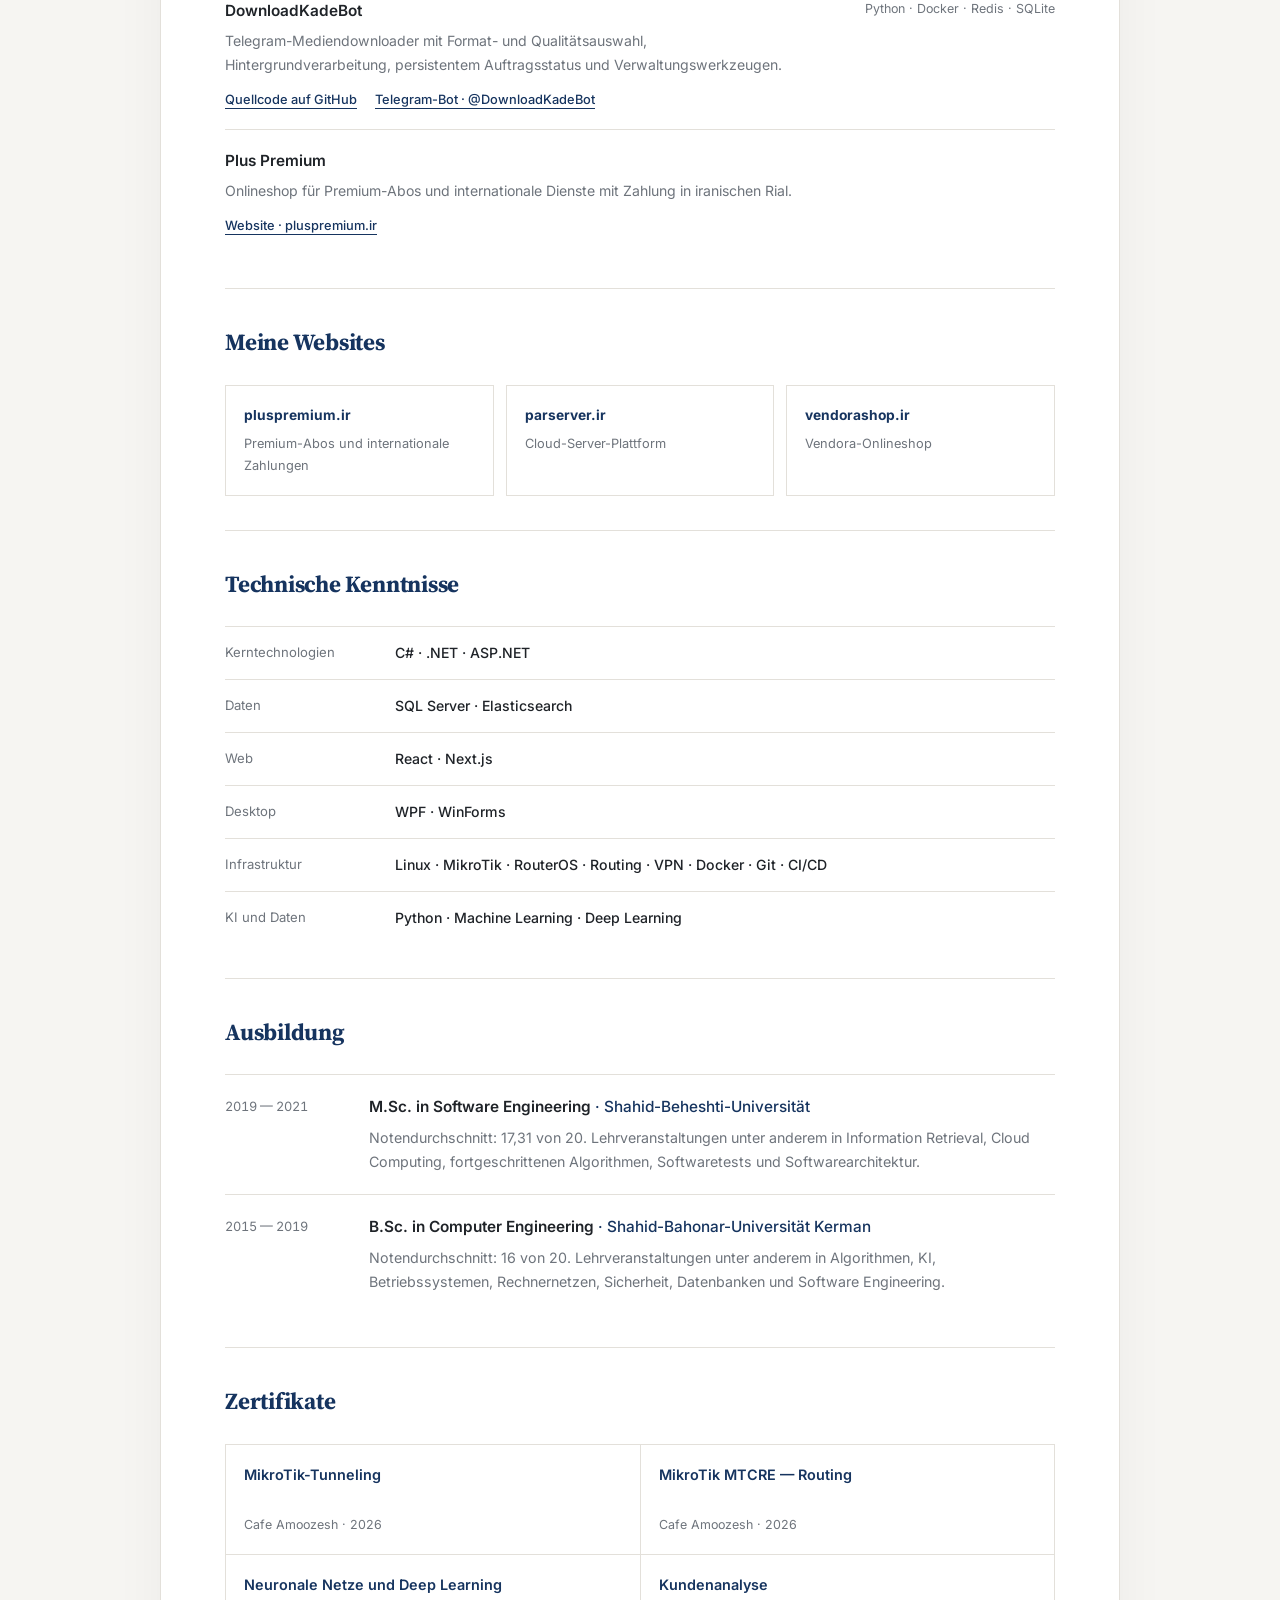
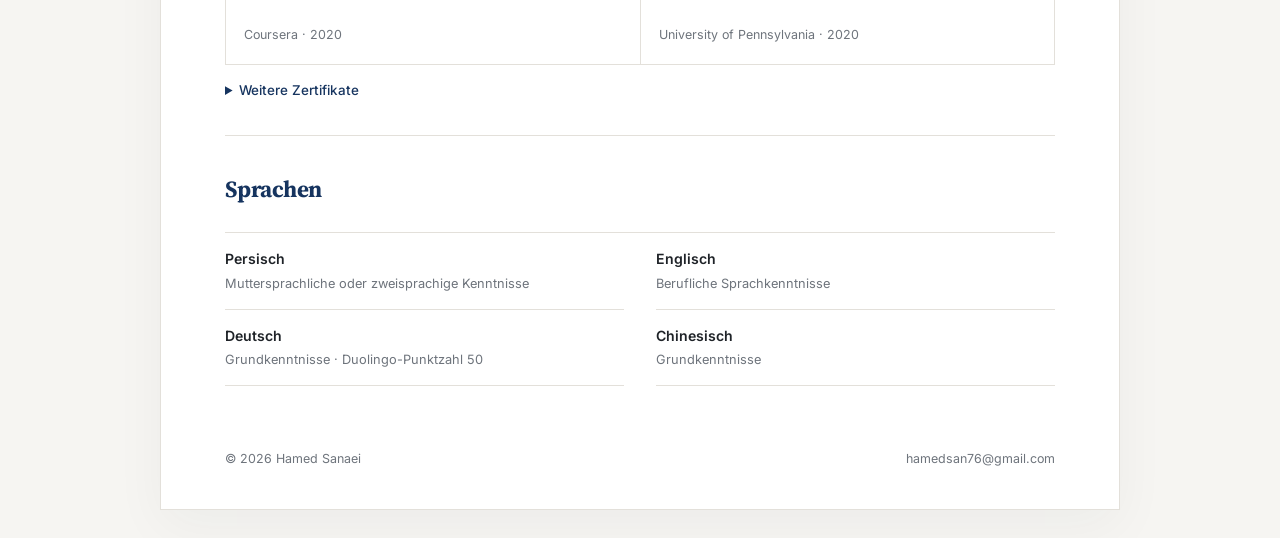
==== commit 4f042fb8: "Name Kerman Motor dealership 3013 in experience" ====
--- a/de/index.html
+++ b/de/index.html
@@ -107,7 +107,7 @@
           <article class="item">
             <div class="when">2025 — 2026</div>
             <div class="content">
-              <h3>Full-Stack-Entwickler <span>· Kerman Motor</span></h3>
+              <h3>Kerman-Motor-Vertragshändler 3013</h3>
               <p>
                 Entwicklung und Wartung von <a href="https://kermanpart.ir" target="_blank" rel="noopener">kermanpart.ir</a>, Entwicklung eines internen Buchhaltungs- und Finanzverwaltungssystems sowie Arbeit an Frontend, Backend, Datenbankdesign, Wartung und Bereitstellung.
               </p>
